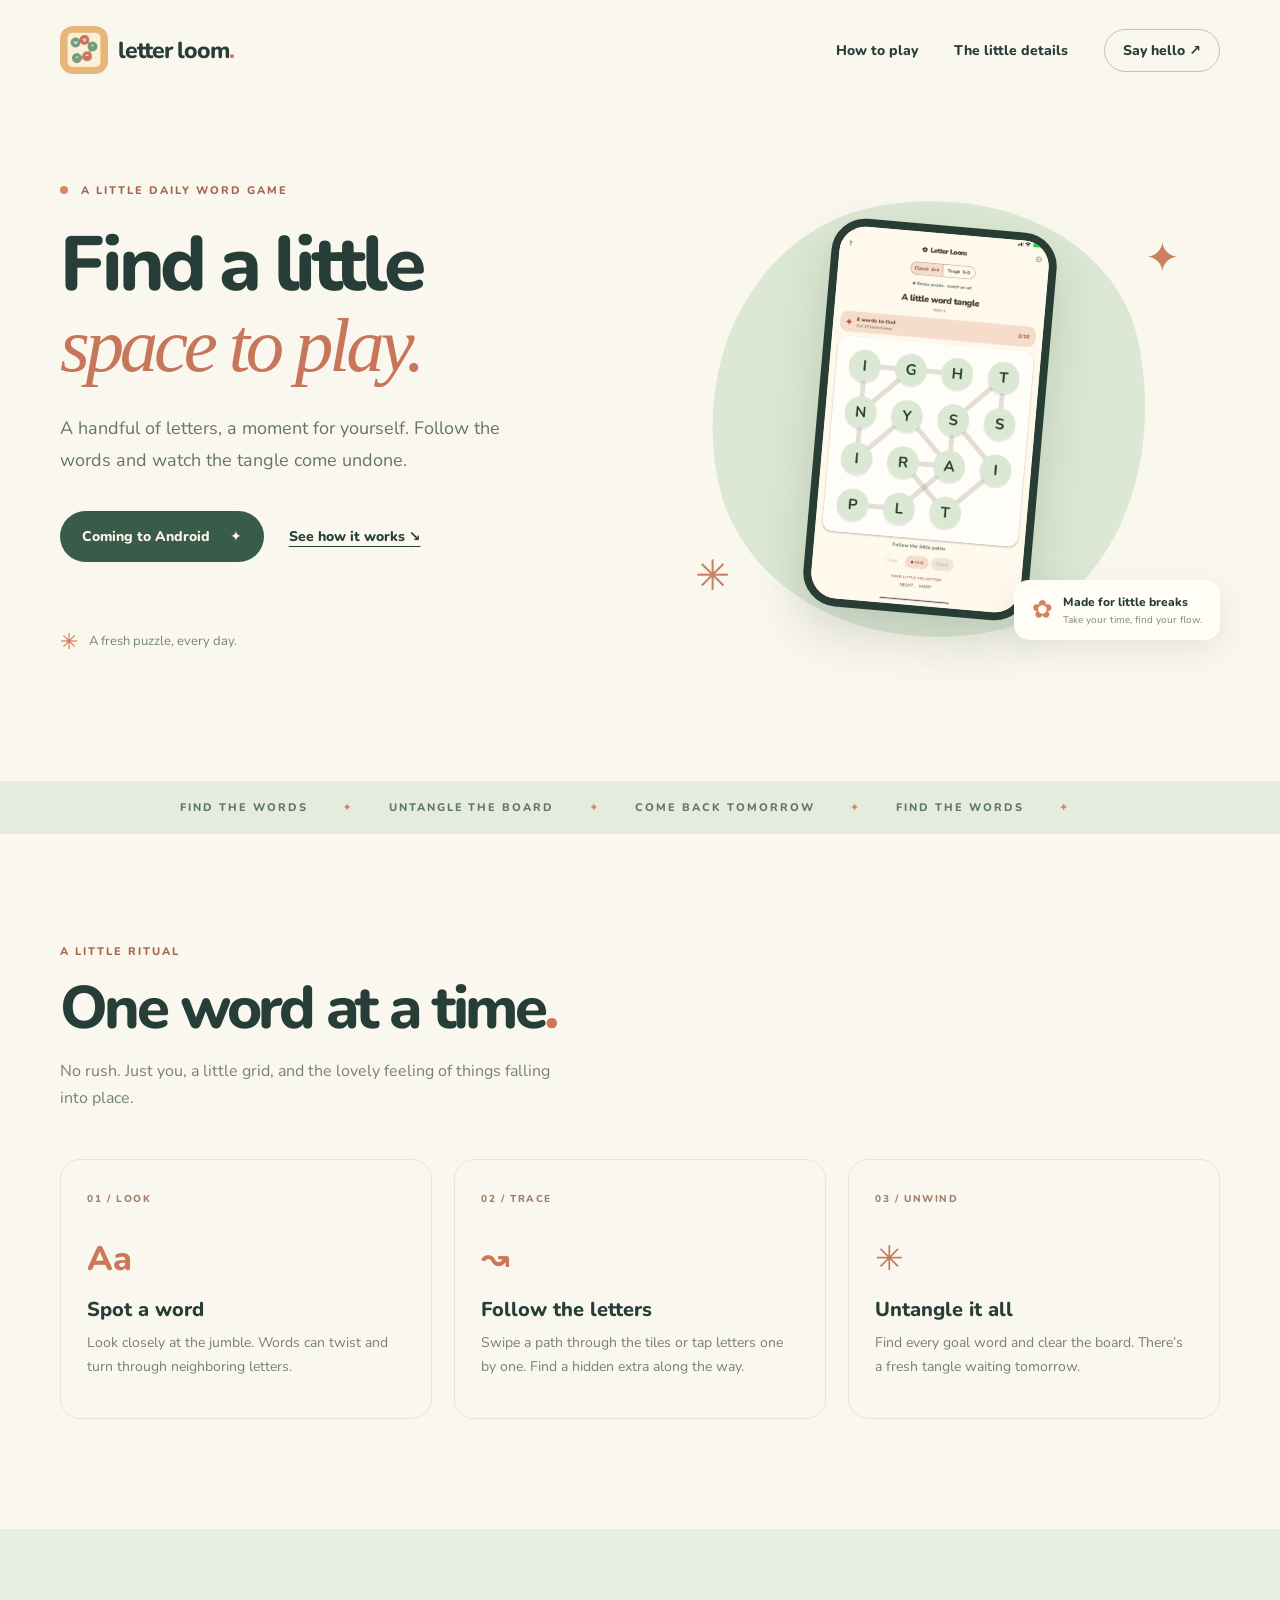
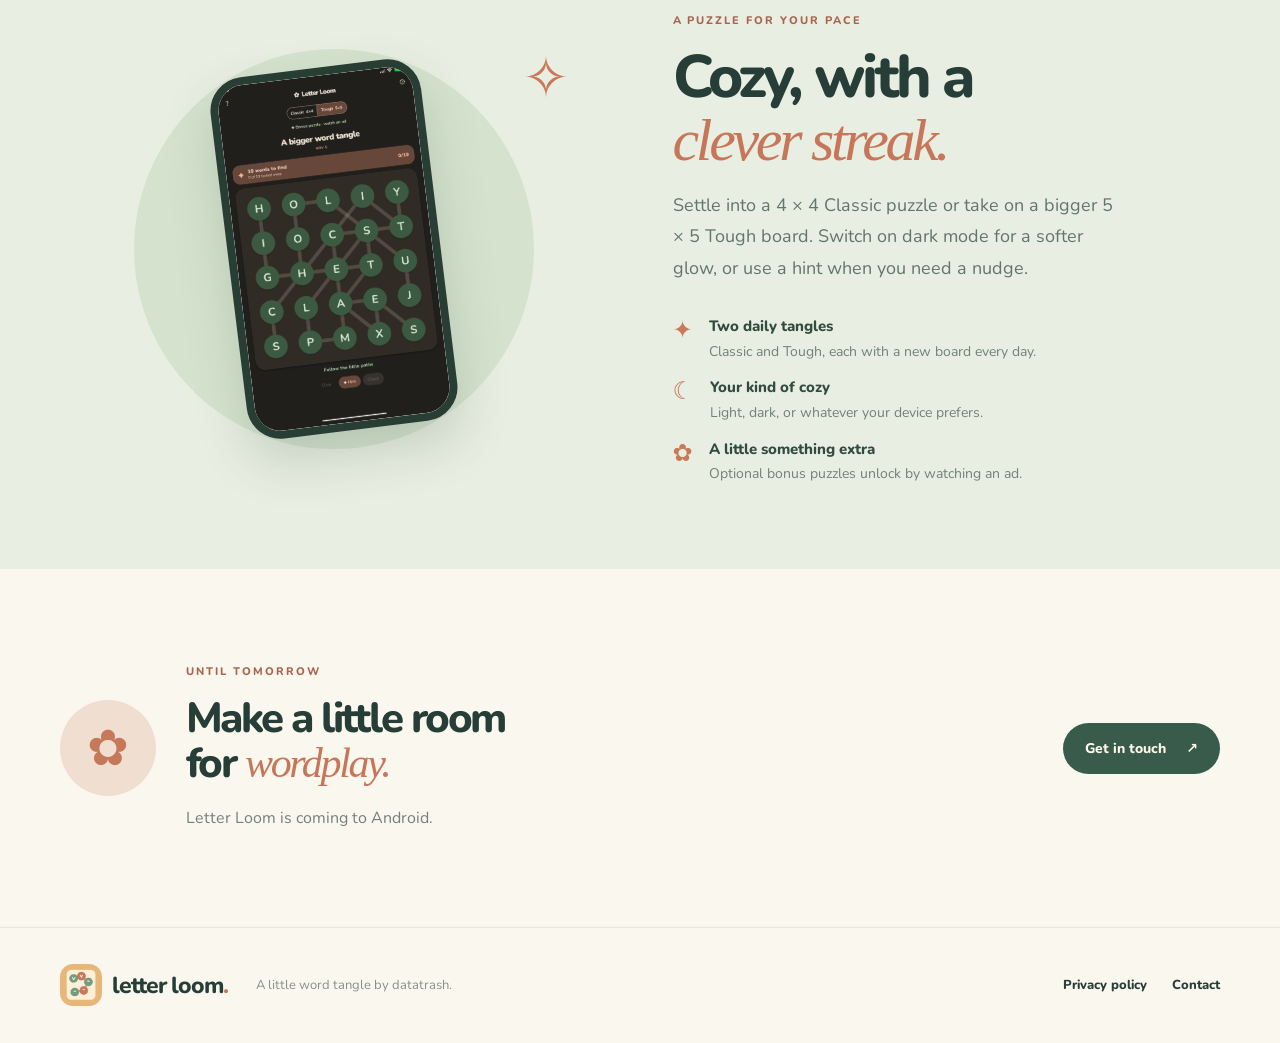
==== index.html @ f588e354 "Add Letter Loom minisite" ====
<!doctype html>
<html lang="en"><head><meta charset="utf-8"><meta name="viewport" content="width=device-width,initial-scale=1"><meta name="description" content="Letter Loom is a cozy daily word puzzle for Android. Find words, untangle the board, and make a little space for play."><meta name="theme-color" content="#f9f5e9"><link rel="canonical" href="https://letterloom.datatra.sh/"><link rel="icon" href="/assets/icon.png"><link rel="stylesheet" href="/style.css"><title>Letter Loom — a little word tangle</title></head>
<body><header class="wrap header"><a class="brand" href="/" aria-label="Letter Loom home"><img src="/assets/icon.png" alt="" width="48" height="48"><span>letter loom<span class="brand-dot">.</span></span></a><nav aria-label="Main navigation"><a href="#how">How to play</a><a href="#features">The little details</a><a class="nav-contact" href="mailto:support@datatra.sh">Say hello <span aria-hidden="true">↗</span></a></nav></header>
<main><section class="hero wrap"><div class="hero-copy"><div class="eyebrow"><span class="dot"></span> A LITTLE DAILY WORD GAME</div><h1>Find a little<br><em>space to play.</em></h1><p>A handful of letters, a moment for yourself. Follow the words and watch the tangle come undone.</p><div class="hero-actions"><span class="pill">Coming to Android <span aria-hidden="true">✦</span></span><a class="text-link" href="#how">See how it works <span aria-hidden="true">↘</span></a></div><div class="hero-note"><span>✳</span> A fresh puzzle, every day.</div></div><div class="hero-art"><div class="art-blob"></div><div class="orbit orbit-one">✦</div><div class="orbit orbit-two">✳</div><div class="phone"><img src="/assets/classic.png" alt="Letter Loom's Classic word puzzle on an Android screen" width="1080" height="1920"></div><div class="art-label"><span class="label-icon">✿</span><div><strong>Made for little breaks</strong><small>Take your time, find your flow.</small></div></div></div></section>
<section class="ribbon" aria-label="Game highlights"><div>FIND THE WORDS <span>✦</span> UNTANGLE THE BOARD <span>✦</span> COME BACK TOMORROW <span>✦</span> FIND THE WORDS <span>✦</span></div></section>
<section class="how wrap" id="how"><div class="section-intro"><div class="eyebrow">A LITTLE RITUAL</div><h2>One word at a time<span class="accent">.</span></h2><p>No rush. Just you, a little grid, and the lovely feeling of things falling into place.</p></div><div class="steps"><article><span class="step-num">01 / LOOK</span><div class="step-icon">Aa</div><h3>Spot a word</h3><p>Look closely at the jumble. Words can twist and turn through neighboring letters.</p></article><article><span class="step-num">02 / TRACE</span><div class="step-icon">↝</div><h3>Follow the letters</h3><p>Swipe a path through the tiles or tap letters one by one. Find a hidden extra along the way.</p></article><article><span class="step-num">03 / UNWIND</span><div class="step-icon">✳</div><h3>Untangle it all</h3><p>Find every goal word and clear the board. There’s a fresh tangle waiting tomorrow.</p></article></div></section>
<section class="modes" id="features"><div class="wrap modes-inner"><div class="mode-art"><div class="mode-ring"></div><div class="phone phone-dark"><img src="/assets/tough.png" alt="Letter Loom's Tough puzzle in dark mode" width="1080" height="1920" loading="lazy"></div><span class="mode-spark">✧</span></div><div class="mode-copy"><div class="eyebrow">A PUZZLE FOR YOUR PACE</div><h2>Cozy, with a<br><em>clever streak.</em></h2><p>Settle into a 4 × 4 Classic puzzle or take on a bigger 5 × 5 Tough board. Switch on dark mode for a softer glow, or use a hint when you need a nudge.</p><div class="feature-list"><div><span>✦</span><p><strong>Two daily tangles</strong><br>Classic and Tough, each with a new board every day.</p></div><div><span>☾</span><p><strong>Your kind of cozy</strong><br>Light, dark, or whatever your device prefers.</p></div><div><span>✿</span><p><strong>A little something extra</strong><br>Optional bonus puzzles unlock by watching an ad.</p></div></div></div></div></section>
<section class="last wrap"><div class="last-icon">✿</div><div><div class="eyebrow">UNTIL TOMORROW</div><h2>Make a little room<br>for <em>wordplay.</em></h2><p>Letter Loom is coming to Android.</p></div><a class="contact-button" href="mailto:support@datatra.sh">Get in touch <span aria-hidden="true">↗</span></a></section></main>
<footer><div class="wrap footer"><a class="brand" href="/"><img src="/assets/icon.png" alt="" width="42" height="42"><span>letter loom<span class="brand-dot">.</span></span></a><p>A little word tangle by datatrash.</p><div><a href="/privacy/">Privacy policy</a><a href="mailto:support@datatra.sh">Contact</a></div></div></footer></body></html>
---- style.css ----
@font-face{font-family:Nunito;src:url('/assets/nunito-regular.ttf')}@font-face{font-family:Nunito;src:url('/assets/nunito-extrabold.ttf');font-weight:800}*{box-sizing:border-box}html{scroll-behavior:smooth}body{margin:0;background:#faf7ee;color:#263e37;font-family:Nunito,system-ui,sans-serif}a{color:inherit}a:focus-visible{outline:3px solid #c46d50;outline-offset:5px}.wrap{width:min(1160px,calc(100% - 64px));margin:auto}.header{height:100px;display:flex;align-items:center;justify-content:space-between}.brand{display:flex;align-items:center;gap:10px;text-decoration:none;font-weight:800;font-size:23px;letter-spacing:-1px}.brand img{border-radius:13px}.brand-dot,.accent{color:#cf7657}nav{display:flex;align-items:center;gap:36px;font-size:14px;font-weight:800}nav a{text-decoration:none}.nav-contact{border:1px solid #b8c8b6;border-radius:30px;padding:11px 18px}.hero{display:grid;grid-template-columns:1fr 1fr;align-items:center;min-height:630px;padding:35px 0 76px}.eyebrow{font-size:11px;font-weight:800;letter-spacing:.18em;color:#a8654e}.dot{display:inline-block;width:8px;height:8px;background:#d88765;border-radius:50%;margin-right:8px}h1,h2,h3,p{margin-top:0}h1,h2{font-weight:800;letter-spacing:-.06em;line-height:1.05}h1{font-size:clamp(54px,6vw,86px);margin:27px 0}h1 em,h2 em{font-family:Georgia,serif;font-weight:400;color:#c77659;letter-spacing:-.055em}.hero-copy>p,.mode-copy>p{font-size:18px;line-height:1.75;color:#64756b;max-width:445px}.hero-actions{display:flex;align-items:center;gap:25px;margin-top:35px}.pill,.contact-button{display:inline-flex;align-items:center;gap:20px;background:#385b4b;color:#fff7e8;border-radius:40px;padding:16px 22px;font-size:14px;font-weight:800;text-decoration:none}.text-link{font-size:14px;font-weight:800;text-underline-offset:5px}.hero-note{margin-top:65px;font-size:13px;color:#738376}.hero-note span{color:#cf7657;font-size:22px;vertical-align:middle;margin-right:8px}.hero-art{height:570px;position:relative;display:grid;place-items:center}.art-blob{position:absolute;width:440px;height:440px;background:#dce8d4;border-radius:47% 53% 45% 55% / 54% 42% 58% 46%;transform:rotate(-12deg)}.phone{position:relative;width:226px;border:8px solid #283e35;border-radius:34px;overflow:hidden;box-shadow:0 22px 50px #40594a35;transform:rotate(5deg);background:#fff}.phone img{display:block;width:100%;height:auto}.orbit{position:absolute;color:#cd805f;font-size:42px}.orbit-one{top:95px;right:40px}.orbit-two{left:55px;bottom:100px}.art-label{position:absolute;right:0;bottom:65px;display:flex;align-items:center;gap:10px;background:#fffdf5;border-radius:15px;padding:13px 18px;box-shadow:0 10px 30px #40594a1c;font-size:12px}.art-label small{display:block;color:#7b887d;margin-top:3px}.label-icon{font-size:25px;color:#d38361}.ribbon{background:#e5ecdd;overflow:hidden;padding:19px 0;text-align:center;white-space:nowrap;font-size:11px;letter-spacing:.18em;font-weight:800;color:#5f7768}.ribbon span{padding:0 30px;color:#ce8463}.how{padding:110px 0}.section-intro{max-width:510px}.section-intro h2,.mode-copy h2,.last h2{font-size:clamp(39px,5vw,60px);margin:18px 0}.section-intro>p,.steps p,.feature-list p,.last p{color:#748177;line-height:1.7}.steps{display:grid;grid-template-columns:repeat(3,1fr);gap:22px;margin-top:47px}.steps article{border:1px solid #e4e7d8;border-radius:20px;padding:26px;min-height:260px}.step-num{color:#a37e68;font-size:10px;letter-spacing:.16em;font-weight:800}.step-icon{font-size:34px;color:#cb7758;margin:28px 0 14px;font-weight:800}.steps h3{font-size:20px;margin-bottom:8px}.steps p{font-size:14px;margin-bottom:0}.modes{background:#e8eee1;overflow:hidden}.modes-inner{display:grid;grid-template-columns:1fr 1fr;align-items:center;min-height:640px;gap:65px}.mode-art{height:590px;display:grid;place-items:center;position:relative}.mode-ring{position:absolute;width:400px;height:400px;background:#d5e3ce;border-radius:50%}.phone-dark{width:212px;transform:rotate(-7deg)}.mode-spark{position:absolute;right:38px;top:86px;font-size:56px;color:#ca7859}.feature-list{margin-top:30px;display:grid;gap:12px}.feature-list>div{display:flex;gap:16px}.feature-list span{color:#c8795a;font-size:24px}.feature-list p{font-size:14px;margin:0}.feature-list strong{color:#314b3e;font-size:15px}.last{padding:95px 0;display:flex;align-items:center;gap:30px}.last-icon{width:96px;height:96px;display:grid;place-items:center;border-radius:50%;background:#f0ded0;color:#c6785a;font-size:50px}.last h2{font-size:42px}.last p{margin:0}.contact-button{margin-left:auto}footer{border-top:1px solid #e8e7da}.footer{min-height:115px;display:flex;align-items:center;gap:28px}.footer p{font-size:13px;color:#869187;margin:0}.footer>div{margin-left:auto;display:flex;gap:25px;font-size:13px;font-weight:800}.footer a{text-decoration:none}.policy{max-width:780px;margin:65px auto 100px}.policy h1{font-size:clamp(48px,6vw,70px)}.policy h2{font-size:25px;letter-spacing:-.03em;margin:42px 0 12px}.policy p,.policy li{font-size:16px;line-height:1.8;color:#52695e}.policy a{color:#9c583f}.policy .updated{font-size:13px;color:#78877c}.policy ul{padding-left:22px}@media(max-width:760px){.wrap{width:min(100% - 36px,1160px)}.header{height:78px}.header nav{gap:15px}.header nav a:first-child,.header nav a:nth-child(2){display:none}.hero{grid-template-columns:1fr;padding-top:45px;padding-bottom:30px}.hero h1{font-size:57px}.hero-art{height:460px}.art-blob{width:320px;height:320px}.phone{width:175px;border-width:6px;border-radius:26px}.art-label{right:0;bottom:30px}.orbit-one{right:10px}.orbit-two{left:15px}.hero-note{margin-top:35px}.how{padding:75px 0}.steps{grid-template-columns:1fr}.steps article{min-height:0}.step-icon{margin:20px 0 10px}.modes-inner{grid-template-columns:1fr;gap:0;padding-bottom:65px}.mode-art{height:410px}.mode-ring{width:290px;height:290px}.phone-dark{width:165px}.mode-spark{right:20px;top:40px}.last{padding:70px 0;flex-wrap:wrap}.last-icon{width:68px;height:68px;font-size:36px}.last h2{font-size:37px}.contact-button{margin-left:0}.footer{align-items:flex-start;flex-direction:column;gap:12px;padding:30px 0}.footer>div{margin:5px 0 0}.policy{margin:40px auto 70px}}
@media(prefers-reduced-motion:reduce){html{scroll-behavior:auto}}
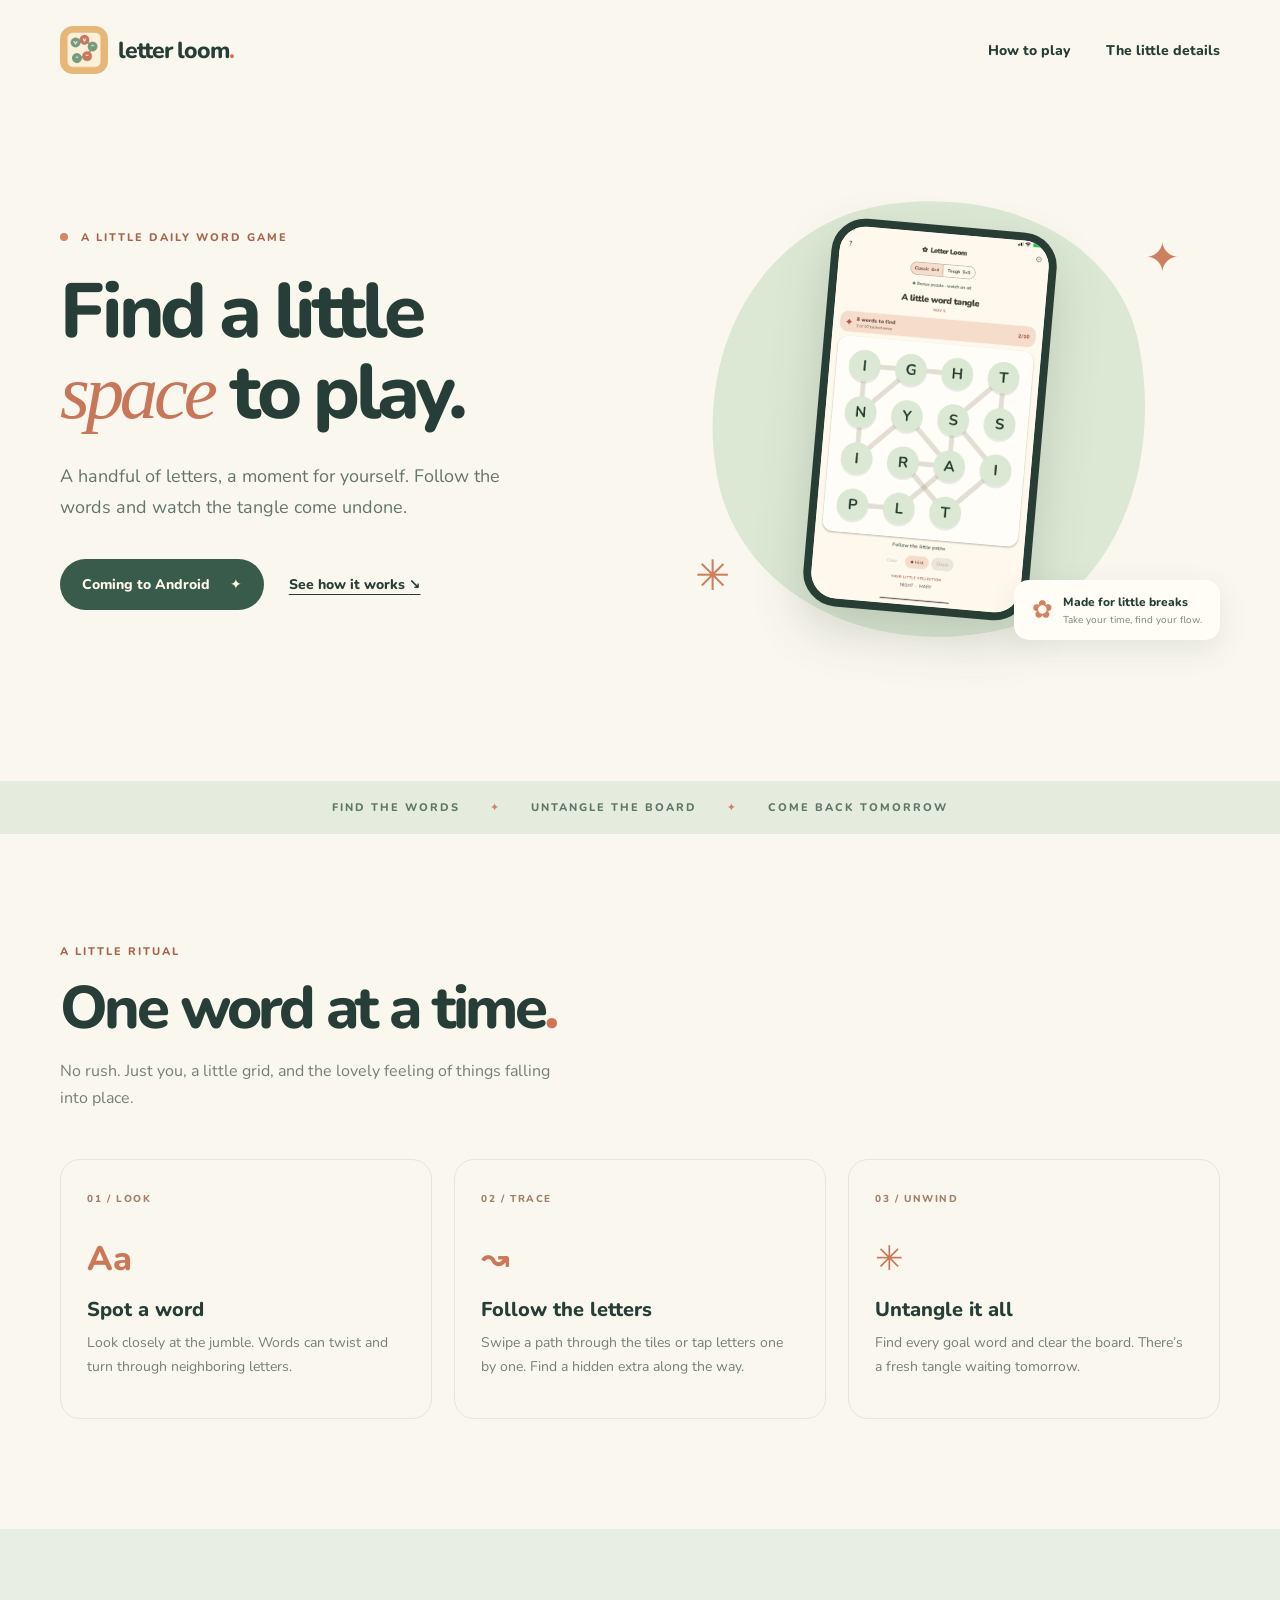
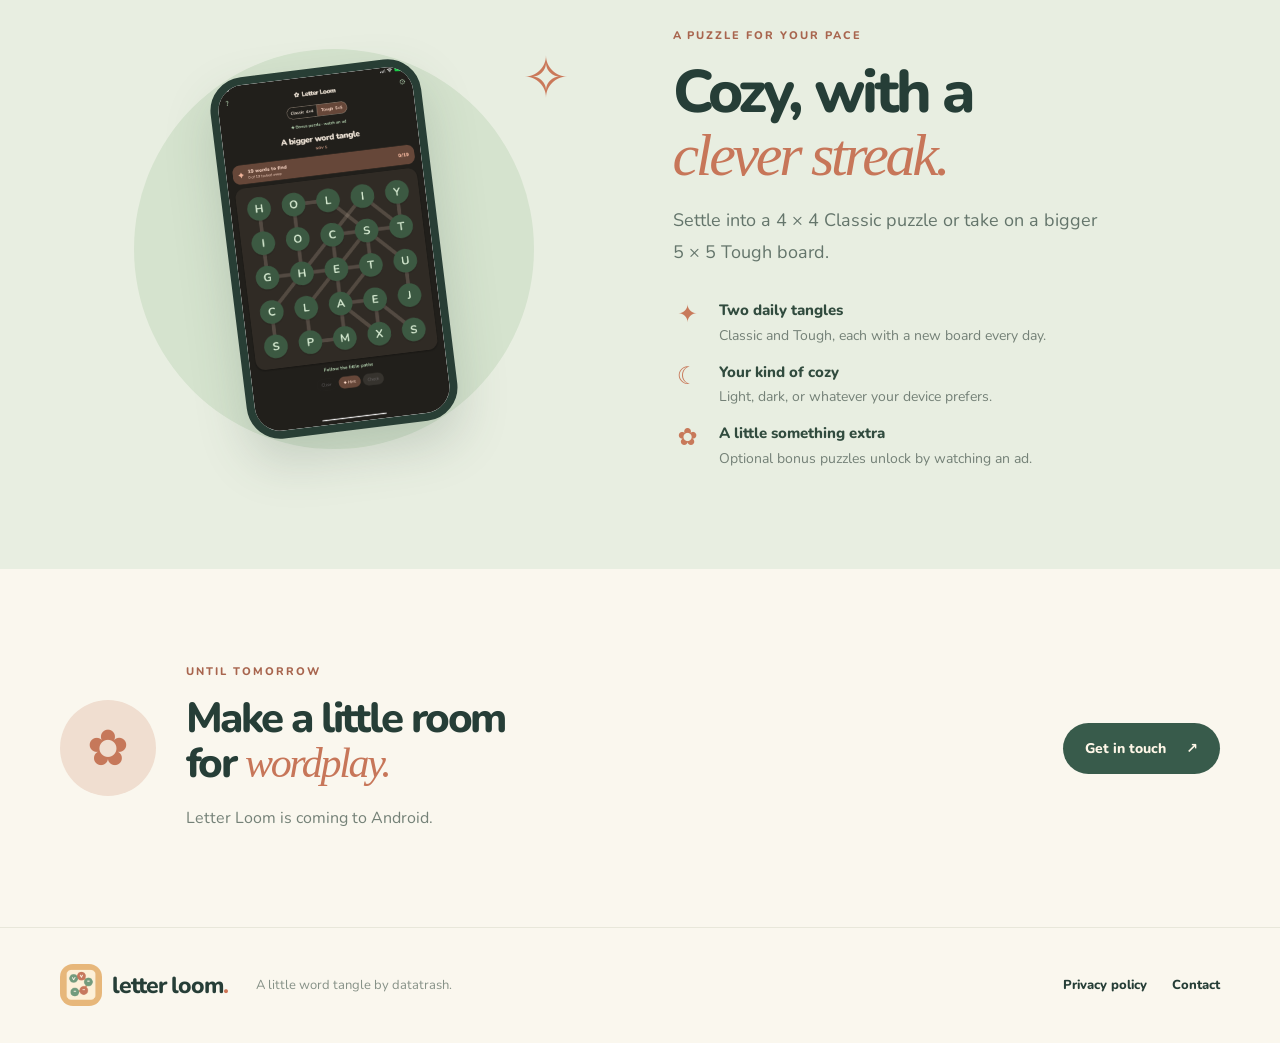
==== commit 5b25b970: "Refine minisite layout and copy" ====
--- a/index.html
+++ b/index.html
@@ -1,9 +1,9 @@
 <!doctype html>
 <html lang="en"><head><meta charset="utf-8"><meta name="viewport" content="width=device-width,initial-scale=1"><meta name="description" content="Letter Loom is a cozy daily word puzzle for Android. Find words, untangle the board, and make a little space for play."><meta name="theme-color" content="#f9f5e9"><link rel="canonical" href="https://letterloom.datatra.sh/"><link rel="icon" href="/assets/icon.png"><link rel="stylesheet" href="/style.css"><title>Letter Loom — a little word tangle</title></head>
-<body><header class="wrap header"><a class="brand" href="/" aria-label="Letter Loom home"><img src="/assets/icon.png" alt="" width="48" height="48"><span>letter loom<span class="brand-dot">.</span></span></a><nav aria-label="Main navigation"><a href="#how">How to play</a><a href="#features">The little details</a><a class="nav-contact" href="mailto:support@datatra.sh">Say hello <span aria-hidden="true">↗</span></a></nav></header>
-<main><section class="hero wrap"><div class="hero-copy"><div class="eyebrow"><span class="dot"></span> A LITTLE DAILY WORD GAME</div><h1>Find a little<br><em>space to play.</em></h1><p>A handful of letters, a moment for yourself. Follow the words and watch the tangle come undone.</p><div class="hero-actions"><span class="pill">Coming to Android <span aria-hidden="true">✦</span></span><a class="text-link" href="#how">See how it works <span aria-hidden="true">↘</span></a></div><div class="hero-note"><span>✳</span> A fresh puzzle, every day.</div></div><div class="hero-art"><div class="art-blob"></div><div class="orbit orbit-one">✦</div><div class="orbit orbit-two">✳</div><div class="phone"><img src="/assets/classic.png" alt="Letter Loom's Classic word puzzle on an Android screen" width="1080" height="1920"></div><div class="art-label"><span class="label-icon">✿</span><div><strong>Made for little breaks</strong><small>Take your time, find your flow.</small></div></div></div></section>
-<section class="ribbon" aria-label="Game highlights"><div>FIND THE WORDS <span>✦</span> UNTANGLE THE BOARD <span>✦</span> COME BACK TOMORROW <span>✦</span> FIND THE WORDS <span>✦</span></div></section>
+<body><header class="wrap header"><a class="brand" href="/" aria-label="Letter Loom home"><img src="/assets/icon.png" alt="" width="48" height="48"><span>letter loom<span class="brand-dot">.</span></span></a><nav aria-label="Main navigation"><a href="#how">How to play</a><a href="#features">The little details</a></nav></header>
+<main><section class="hero wrap"><div class="hero-copy"><div class="eyebrow"><span class="dot"></span> A LITTLE DAILY WORD GAME</div><h1>Find a little<br><em>space</em> to play.</h1><p>A handful of letters, a moment for yourself. Follow the words and watch the tangle come undone.</p><div class="hero-actions"><span class="pill">Coming to Android <span aria-hidden="true">✦</span></span><a class="text-link" href="#how">See how it works <span aria-hidden="true">↘</span></a></div></div><div class="hero-art"><div class="art-blob"></div><div class="orbit orbit-one">✦</div><div class="orbit orbit-two">✳</div><div class="phone"><img src="/assets/classic.png" alt="Letter Loom's Classic word puzzle on an Android screen" width="1080" height="1920"></div><div class="art-label"><span class="label-icon">✿</span><div><strong>Made for little breaks</strong><small>Take your time, find your flow.</small></div></div></div></section>
+<section class="ribbon" aria-label="Game highlights"><div><span class="ribbon-item">FIND THE WORDS</span><span class="ribbon-separator" aria-hidden="true">✦</span><span class="ribbon-item">UNTANGLE THE BOARD</span><span class="ribbon-separator" aria-hidden="true">✦</span><span class="ribbon-item">COME BACK TOMORROW</span></div></section>
 <section class="how wrap" id="how"><div class="section-intro"><div class="eyebrow">A LITTLE RITUAL</div><h2>One word at a time<span class="accent">.</span></h2><p>No rush. Just you, a little grid, and the lovely feeling of things falling into place.</p></div><div class="steps"><article><span class="step-num">01 / LOOK</span><div class="step-icon">Aa</div><h3>Spot a word</h3><p>Look closely at the jumble. Words can twist and turn through neighboring letters.</p></article><article><span class="step-num">02 / TRACE</span><div class="step-icon">↝</div><h3>Follow the letters</h3><p>Swipe a path through the tiles or tap letters one by one. Find a hidden extra along the way.</p></article><article><span class="step-num">03 / UNWIND</span><div class="step-icon">✳</div><h3>Untangle it all</h3><p>Find every goal word and clear the board. There’s a fresh tangle waiting tomorrow.</p></article></div></section>
-<section class="modes" id="features"><div class="wrap modes-inner"><div class="mode-art"><div class="mode-ring"></div><div class="phone phone-dark"><img src="/assets/tough.png" alt="Letter Loom's Tough puzzle in dark mode" width="1080" height="1920" loading="lazy"></div><span class="mode-spark">✧</span></div><div class="mode-copy"><div class="eyebrow">A PUZZLE FOR YOUR PACE</div><h2>Cozy, with a<br><em>clever streak.</em></h2><p>Settle into a 4 × 4 Classic puzzle or take on a bigger 5 × 5 Tough board. Switch on dark mode for a softer glow, or use a hint when you need a nudge.</p><div class="feature-list"><div><span>✦</span><p><strong>Two daily tangles</strong><br>Classic and Tough, each with a new board every day.</p></div><div><span>☾</span><p><strong>Your kind of cozy</strong><br>Light, dark, or whatever your device prefers.</p></div><div><span>✿</span><p><strong>A little something extra</strong><br>Optional bonus puzzles unlock by watching an ad.</p></div></div></div></div></section>
+<section class="modes" id="features"><div class="wrap modes-inner"><div class="mode-art"><div class="mode-ring"></div><div class="phone phone-dark"><img src="/assets/tough.png" alt="Letter Loom's Tough puzzle in dark mode" width="1080" height="1920" loading="lazy"></div><span class="mode-spark">✧</span></div><div class="mode-copy"><div class="eyebrow">A PUZZLE FOR YOUR PACE</div><h2>Cozy, with a<br><em>clever streak.</em></h2><p>Settle into a <span class="board-size">4 × 4</span> Classic puzzle or take on a bigger <span class="board-size">5 × 5</span> Tough board.</p><div class="feature-list"><div><span>✦</span><p><strong>Two daily tangles</strong><br>Classic and Tough, each with a new board every day.</p></div><div><span>☾</span><p><strong>Your kind of cozy</strong><br>Light, dark, or whatever your device prefers.</p></div><div><span>✿</span><p><strong>A little something extra</strong><br>Optional bonus puzzles unlock by watching an ad.</p></div></div></div></div></section>
 <section class="last wrap"><div class="last-icon">✿</div><div><div class="eyebrow">UNTIL TOMORROW</div><h2>Make a little room<br>for <em>wordplay.</em></h2><p>Letter Loom is coming to Android.</p></div><a class="contact-button" href="mailto:support@datatra.sh">Get in touch <span aria-hidden="true">↗</span></a></section></main>
 <footer><div class="wrap footer"><a class="brand" href="/"><img src="/assets/icon.png" alt="" width="42" height="42"><span>letter loom<span class="brand-dot">.</span></span></a><p>A little word tangle by datatrash.</p><div><a href="/privacy/">Privacy policy</a><a href="mailto:support@datatra.sh">Contact</a></div></div></footer></body></html>
--- a/style.css
+++ b/style.css
@@ -1,2 +1,2 @@
-@font-face{font-family:Nunito;src:url('/assets/nunito-regular.ttf')}@font-face{font-family:Nunito;src:url('/assets/nunito-extrabold.ttf');font-weight:800}*{box-sizing:border-box}html{scroll-behavior:smooth}body{margin:0;background:#faf7ee;color:#263e37;font-family:Nunito,system-ui,sans-serif}a{color:inherit}a:focus-visible{outline:3px solid #c46d50;outline-offset:5px}.wrap{width:min(1160px,calc(100% - 64px));margin:auto}.header{height:100px;display:flex;align-items:center;justify-content:space-between}.brand{display:flex;align-items:center;gap:10px;text-decoration:none;font-weight:800;font-size:23px;letter-spacing:-1px}.brand img{border-radius:13px}.brand-dot,.accent{color:#cf7657}nav{display:flex;align-items:center;gap:36px;font-size:14px;font-weight:800}nav a{text-decoration:none}.nav-contact{border:1px solid #b8c8b6;border-radius:30px;padding:11px 18px}.hero{display:grid;grid-template-columns:1fr 1fr;align-items:center;min-height:630px;padding:35px 0 76px}.eyebrow{font-size:11px;font-weight:800;letter-spacing:.18em;color:#a8654e}.dot{display:inline-block;width:8px;height:8px;background:#d88765;border-radius:50%;margin-right:8px}h1,h2,h3,p{margin-top:0}h1,h2{font-weight:800;letter-spacing:-.06em;line-height:1.05}h1{font-size:clamp(54px,6vw,86px);margin:27px 0}h1 em,h2 em{font-family:Georgia,serif;font-weight:400;color:#c77659;letter-spacing:-.055em}.hero-copy>p,.mode-copy>p{font-size:18px;line-height:1.75;color:#64756b;max-width:445px}.hero-actions{display:flex;align-items:center;gap:25px;margin-top:35px}.pill,.contact-button{display:inline-flex;align-items:center;gap:20px;background:#385b4b;color:#fff7e8;border-radius:40px;padding:16px 22px;font-size:14px;font-weight:800;text-decoration:none}.text-link{font-size:14px;font-weight:800;text-underline-offset:5px}.hero-note{margin-top:65px;font-size:13px;color:#738376}.hero-note span{color:#cf7657;font-size:22px;vertical-align:middle;margin-right:8px}.hero-art{height:570px;position:relative;display:grid;place-items:center}.art-blob{position:absolute;width:440px;height:440px;background:#dce8d4;border-radius:47% 53% 45% 55% / 54% 42% 58% 46%;transform:rotate(-12deg)}.phone{position:relative;width:226px;border:8px solid #283e35;border-radius:34px;overflow:hidden;box-shadow:0 22px 50px #40594a35;transform:rotate(5deg);background:#fff}.phone img{display:block;width:100%;height:auto}.orbit{position:absolute;color:#cd805f;font-size:42px}.orbit-one{top:95px;right:40px}.orbit-two{left:55px;bottom:100px}.art-label{position:absolute;right:0;bottom:65px;display:flex;align-items:center;gap:10px;background:#fffdf5;border-radius:15px;padding:13px 18px;box-shadow:0 10px 30px #40594a1c;font-size:12px}.art-label small{display:block;color:#7b887d;margin-top:3px}.label-icon{font-size:25px;color:#d38361}.ribbon{background:#e5ecdd;overflow:hidden;padding:19px 0;text-align:center;white-space:nowrap;font-size:11px;letter-spacing:.18em;font-weight:800;color:#5f7768}.ribbon span{padding:0 30px;color:#ce8463}.how{padding:110px 0}.section-intro{max-width:510px}.section-intro h2,.mode-copy h2,.last h2{font-size:clamp(39px,5vw,60px);margin:18px 0}.section-intro>p,.steps p,.feature-list p,.last p{color:#748177;line-height:1.7}.steps{display:grid;grid-template-columns:repeat(3,1fr);gap:22px;margin-top:47px}.steps article{border:1px solid #e4e7d8;border-radius:20px;padding:26px;min-height:260px}.step-num{color:#a37e68;font-size:10px;letter-spacing:.16em;font-weight:800}.step-icon{font-size:34px;color:#cb7758;margin:28px 0 14px;font-weight:800}.steps h3{font-size:20px;margin-bottom:8px}.steps p{font-size:14px;margin-bottom:0}.modes{background:#e8eee1;overflow:hidden}.modes-inner{display:grid;grid-template-columns:1fr 1fr;align-items:center;min-height:640px;gap:65px}.mode-art{height:590px;display:grid;place-items:center;position:relative}.mode-ring{position:absolute;width:400px;height:400px;background:#d5e3ce;border-radius:50%}.phone-dark{width:212px;transform:rotate(-7deg)}.mode-spark{position:absolute;right:38px;top:86px;font-size:56px;color:#ca7859}.feature-list{margin-top:30px;display:grid;gap:12px}.feature-list>div{display:flex;gap:16px}.feature-list span{color:#c8795a;font-size:24px}.feature-list p{font-size:14px;margin:0}.feature-list strong{color:#314b3e;font-size:15px}.last{padding:95px 0;display:flex;align-items:center;gap:30px}.last-icon{width:96px;height:96px;display:grid;place-items:center;border-radius:50%;background:#f0ded0;color:#c6785a;font-size:50px}.last h2{font-size:42px}.last p{margin:0}.contact-button{margin-left:auto}footer{border-top:1px solid #e8e7da}.footer{min-height:115px;display:flex;align-items:center;gap:28px}.footer p{font-size:13px;color:#869187;margin:0}.footer>div{margin-left:auto;display:flex;gap:25px;font-size:13px;font-weight:800}.footer a{text-decoration:none}.policy{max-width:780px;margin:65px auto 100px}.policy h1{font-size:clamp(48px,6vw,70px)}.policy h2{font-size:25px;letter-spacing:-.03em;margin:42px 0 12px}.policy p,.policy li{font-size:16px;line-height:1.8;color:#52695e}.policy a{color:#9c583f}.policy .updated{font-size:13px;color:#78877c}.policy ul{padding-left:22px}@media(max-width:760px){.wrap{width:min(100% - 36px,1160px)}.header{height:78px}.header nav{gap:15px}.header nav a:first-child,.header nav a:nth-child(2){display:none}.hero{grid-template-columns:1fr;padding-top:45px;padding-bottom:30px}.hero h1{font-size:57px}.hero-art{height:460px}.art-blob{width:320px;height:320px}.phone{width:175px;border-width:6px;border-radius:26px}.art-label{right:0;bottom:30px}.orbit-one{right:10px}.orbit-two{left:15px}.hero-note{margin-top:35px}.how{padding:75px 0}.steps{grid-template-columns:1fr}.steps article{min-height:0}.step-icon{margin:20px 0 10px}.modes-inner{grid-template-columns:1fr;gap:0;padding-bottom:65px}.mode-art{height:410px}.mode-ring{width:290px;height:290px}.phone-dark{width:165px}.mode-spark{right:20px;top:40px}.last{padding:70px 0;flex-wrap:wrap}.last-icon{width:68px;height:68px;font-size:36px}.last h2{font-size:37px}.contact-button{margin-left:0}.footer{align-items:flex-start;flex-direction:column;gap:12px;padding:30px 0}.footer>div{margin:5px 0 0}.policy{margin:40px auto 70px}}
+@font-face{font-family:Nunito;src:url('/assets/nunito-regular.ttf')}@font-face{font-family:Nunito;src:url('/assets/nunito-extrabold.ttf');font-weight:800}*{box-sizing:border-box}html{scroll-behavior:smooth}body{margin:0;background:#faf7ee;color:#263e37;font-family:Nunito,system-ui,sans-serif}a{color:inherit}a:focus-visible{outline:3px solid #c46d50;outline-offset:5px}.wrap{width:min(1160px,calc(100% - 64px));margin:auto}.header{height:100px;display:flex;align-items:center;justify-content:space-between}.brand{display:flex;align-items:center;gap:10px;text-decoration:none;font-weight:800;font-size:23px;letter-spacing:-1px}.brand img{border-radius:13px}.brand-dot,.accent{color:#cf7657}nav{display:flex;align-items:center;gap:36px;font-size:14px;font-weight:800}nav a{text-decoration:none}.nav-contact{border:1px solid #b8c8b6;border-radius:30px;padding:11px 18px}.hero{display:grid;grid-template-columns:1fr 1fr;align-items:center;min-height:630px;padding:35px 0 76px}.eyebrow{font-size:11px;font-weight:800;letter-spacing:.18em;color:#a8654e}.dot{display:inline-block;width:8px;height:8px;background:#d88765;border-radius:50%;margin-right:8px}h1,h2,h3,p{margin-top:0}h1,h2{font-weight:800;letter-spacing:-.06em;line-height:1.05}h1{font-size:clamp(54px,6vw,86px);margin:27px 0}h1 em,h2 em{font-family:Georgia,serif;font-weight:400;color:#c77659;letter-spacing:-.055em}.hero-copy>p,.mode-copy>p{font-size:18px;line-height:1.75;color:#64756b;max-width:445px}.hero-actions{display:flex;align-items:center;gap:25px;margin-top:35px}.pill,.contact-button{display:inline-flex;align-items:center;gap:20px;background:#385b4b;color:#fff7e8;border-radius:40px;padding:16px 22px;font-size:14px;font-weight:800;text-decoration:none}.text-link{font-size:14px;font-weight:800;text-underline-offset:5px}.hero-art{height:570px;position:relative;display:grid;place-items:center}.art-blob{position:absolute;width:440px;height:440px;background:#dce8d4;border-radius:47% 53% 45% 55% / 54% 42% 58% 46%;transform:rotate(-12deg)}.phone{position:relative;width:226px;border:8px solid #283e35;border-radius:34px;overflow:hidden;box-shadow:0 22px 50px #40594a35;transform:rotate(5deg);background:#fff}.phone img{display:block;width:100%;height:auto}.orbit{position:absolute;color:#cd805f;font-size:42px}.orbit-one{top:95px;right:40px}.orbit-two{left:55px;bottom:100px}.art-label{position:absolute;right:0;bottom:65px;display:flex;align-items:center;gap:10px;background:#fffdf5;border-radius:15px;padding:13px 18px;box-shadow:0 10px 30px #40594a1c;font-size:12px}.art-label small{display:block;color:#7b887d;margin-top:3px}.label-icon{font-size:25px;color:#d38361}.ribbon{background:#e5ecdd;padding:19px 18px;text-align:center;font-size:11px;letter-spacing:.18em;font-weight:800;color:#5f7768}.ribbon>div{display:flex;align-items:center;justify-content:center;flex-wrap:wrap;gap:12px 30px}.ribbon-item{white-space:nowrap}.ribbon-separator{color:#ce8463}.board-size{white-space:nowrap}.how{padding:110px 0}.section-intro{max-width:510px}.section-intro h2,.mode-copy h2,.last h2{font-size:clamp(39px,5vw,60px);margin:18px 0}.section-intro>p,.steps p,.feature-list p,.last p{color:#748177;line-height:1.7}.steps{display:grid;grid-template-columns:repeat(3,1fr);gap:22px;margin-top:47px}.steps article{border:1px solid #e4e7d8;border-radius:20px;padding:26px;min-height:260px}.step-num{color:#a37e68;font-size:10px;letter-spacing:.16em;font-weight:800}.step-icon{font-size:34px;color:#cb7758;margin:28px 0 14px;font-weight:800}.steps h3{font-size:20px;margin-bottom:8px}.steps p{font-size:14px;margin-bottom:0}.modes{background:#e8eee1;overflow:hidden}.modes-inner{display:grid;grid-template-columns:1fr 1fr;align-items:center;min-height:640px;gap:65px}.mode-art{height:590px;display:grid;place-items:center;position:relative}.mode-ring{position:absolute;width:400px;height:400px;background:#d5e3ce;border-radius:50%}.phone-dark{width:212px;transform:rotate(-7deg)}.mode-spark{position:absolute;right:38px;top:86px;font-size:56px;color:#ca7859}.feature-list{margin-top:30px;display:grid;gap:12px}.feature-list>div{display:flex;gap:16px}.feature-list span{color:#c8795a;font-size:24px;flex:0 0 30px;text-align:center}.feature-list p{font-size:14px;margin:0}.feature-list strong{color:#314b3e;font-size:15px}.last{padding:95px 0;display:flex;align-items:center;gap:30px}.last-icon{width:96px;height:96px;display:grid;place-items:center;border-radius:50%;background:#f0ded0;color:#c6785a;font-size:50px}.last h2{font-size:42px}.last p{margin:0}.contact-button{margin-left:auto}footer{border-top:1px solid #e8e7da}.footer{min-height:115px;display:flex;align-items:center;gap:28px}.footer p{font-size:13px;color:#869187;margin:0}.footer>div{margin-left:auto;display:flex;gap:25px;font-size:13px;font-weight:800}.footer a{text-decoration:none}.policy{max-width:780px;margin:65px auto 100px}.policy h1{font-size:clamp(48px,6vw,70px)}.policy h2{font-size:25px;letter-spacing:-.03em;margin:42px 0 12px}.policy p,.policy li{font-size:16px;line-height:1.8;color:#52695e}.policy a{color:#9c583f}.policy .updated{font-size:13px;color:#78877c}.policy ul{padding-left:22px}@media(max-width:760px){.wrap{width:min(100% - 36px,1160px)}.header{height:78px}.header nav{gap:15px}.header nav a:first-child,.header nav a:nth-child(2){display:none}.hero{grid-template-columns:1fr;padding-top:45px;padding-bottom:30px}.hero h1{font-size:57px}.hero-art{height:460px}.art-blob{width:320px;height:320px}.phone{width:175px;border-width:6px;border-radius:26px}.art-label{right:0;bottom:30px}.orbit-one{right:10px}.orbit-two{left:15px}.how{padding:75px 0}.steps{grid-template-columns:1fr}.steps article{min-height:0}.step-icon{margin:20px 0 10px}.modes-inner{grid-template-columns:1fr;gap:0;padding-bottom:65px}.mode-art{height:410px}.mode-ring{width:290px;height:290px}.phone-dark{width:165px}.mode-spark{right:20px;top:40px}.last{padding:70px 0;flex-wrap:wrap}.last-icon{width:68px;height:68px;font-size:36px}.last h2{font-size:37px}.contact-button{margin-left:0}.footer{align-items:flex-start;flex-direction:column;gap:12px;padding:30px 0}.footer>div{margin:5px 0 0}.policy{margin:40px auto 70px}}
 @media(prefers-reduced-motion:reduce){html{scroll-behavior:auto}}
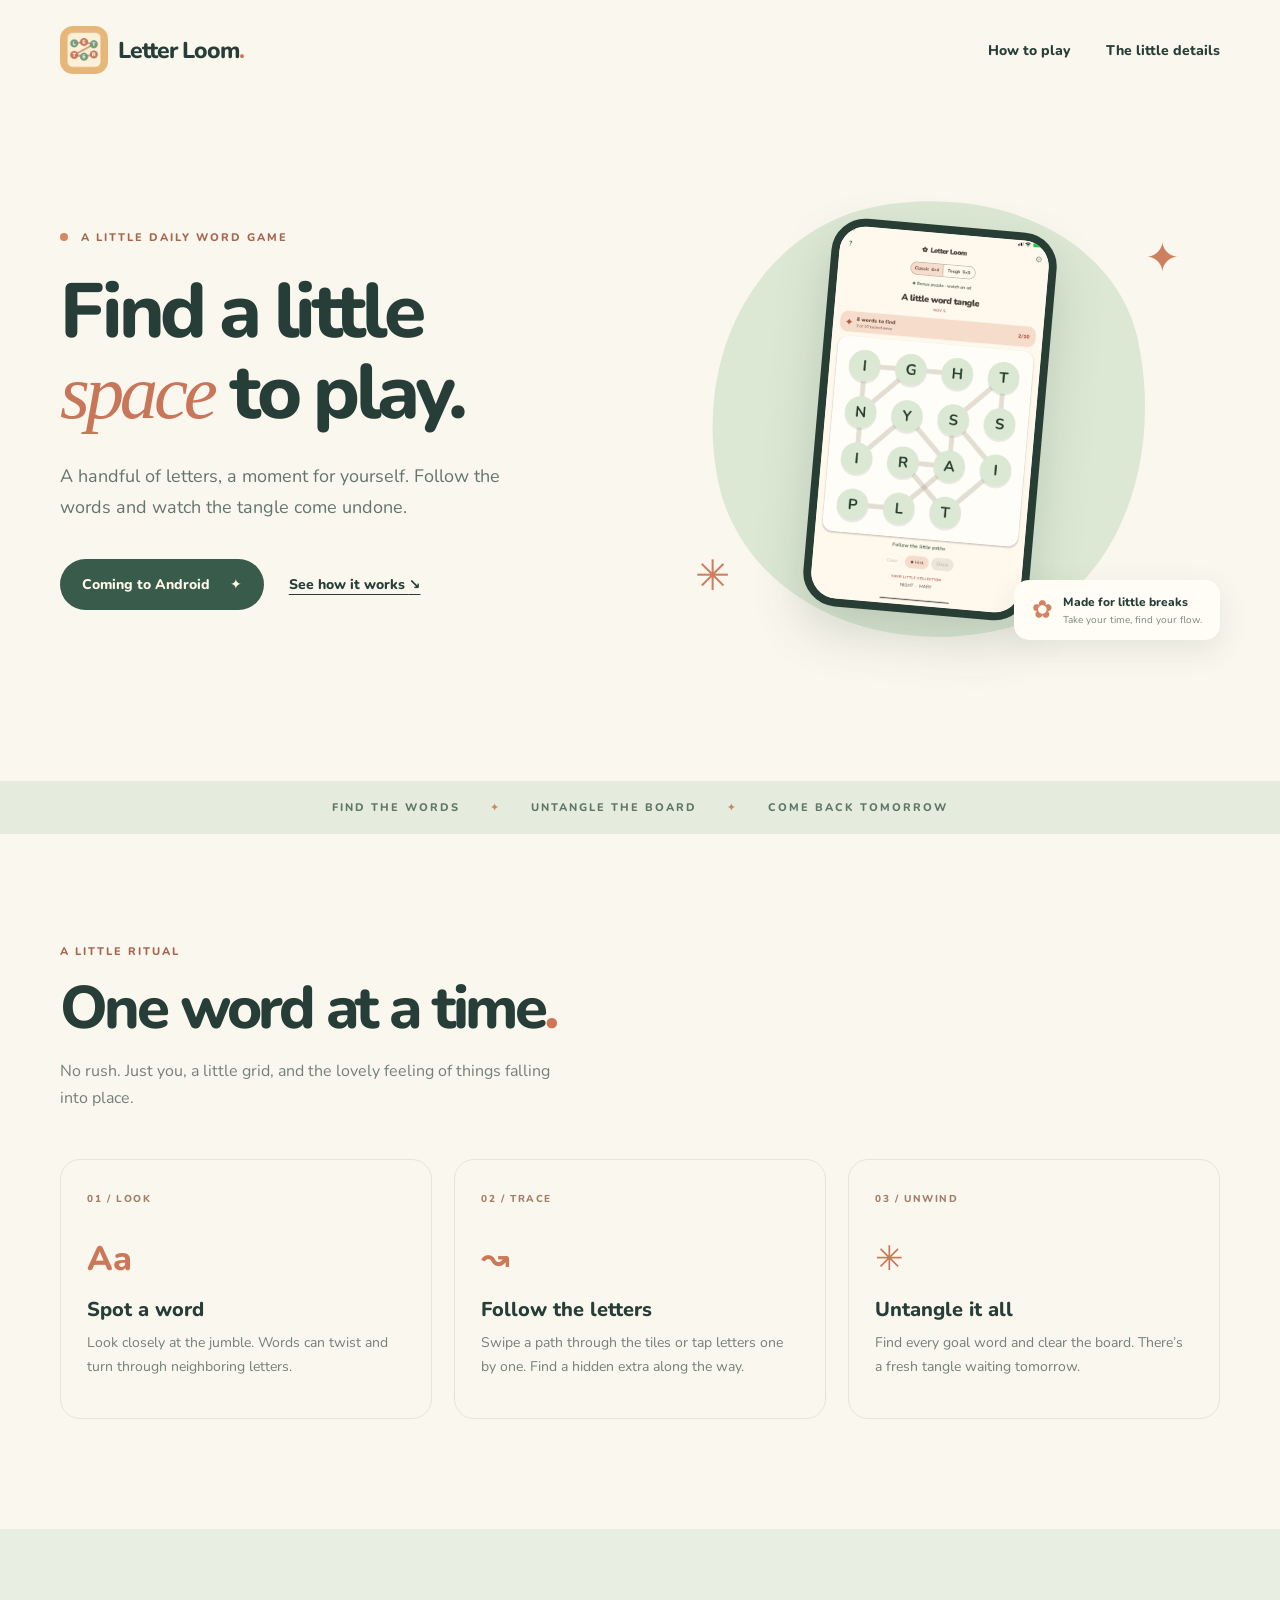
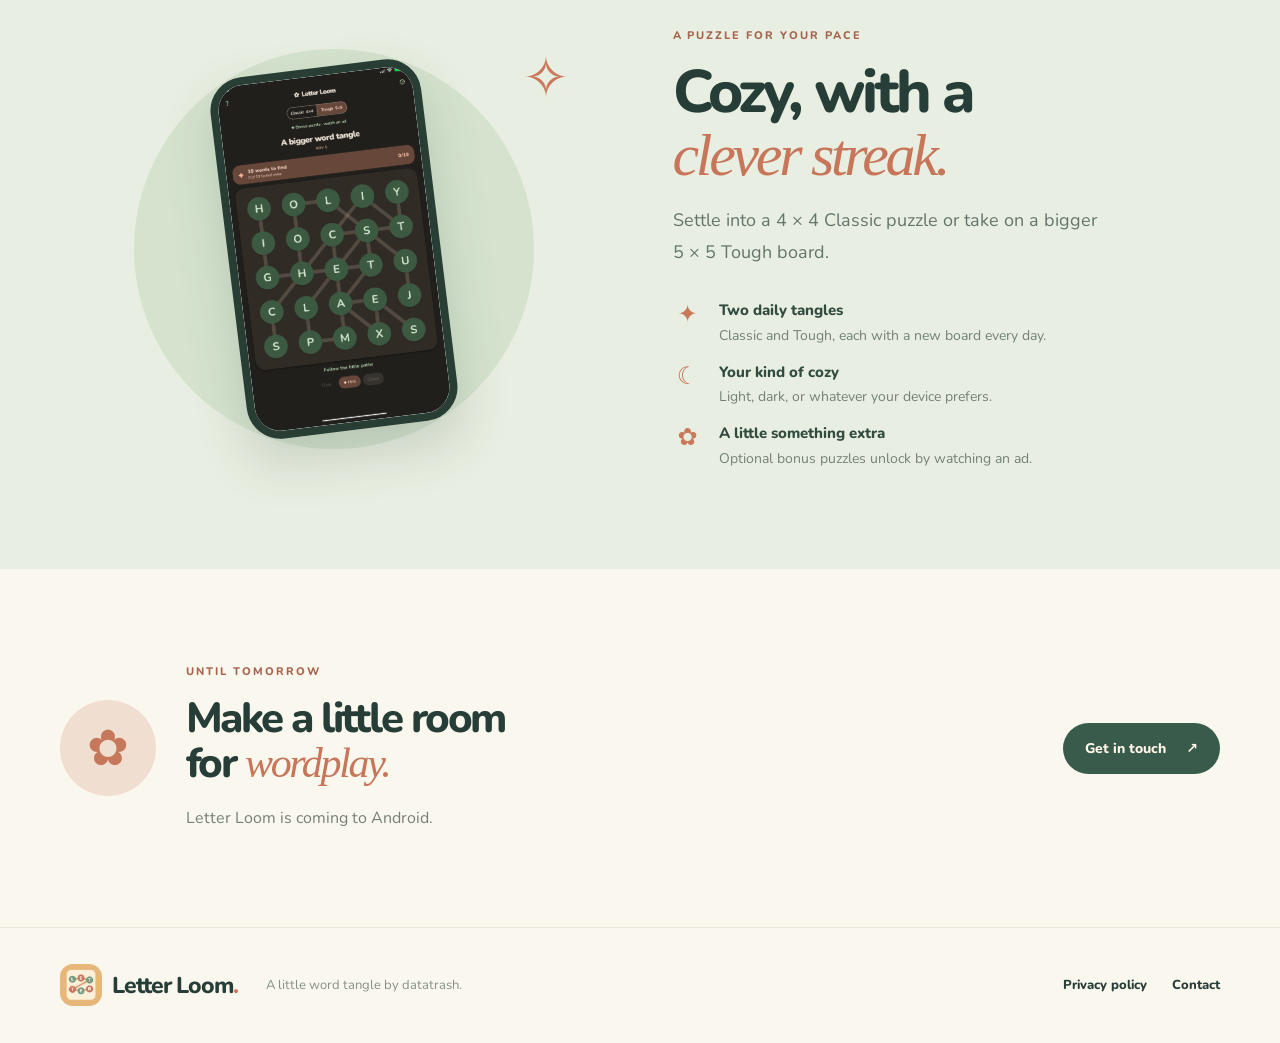
==== commit bfb0aef6: "Update minisite branding and icon" ====
--- a/index.html
+++ b/index.html
@@ -1,9 +1,9 @@
 <!doctype html>
-<html lang="en"><head><meta charset="utf-8"><meta name="viewport" content="width=device-width,initial-scale=1"><meta name="description" content="Letter Loom is a cozy daily word puzzle for Android. Find words, untangle the board, and make a little space for play."><meta name="theme-color" content="#f9f5e9"><link rel="canonical" href="https://letterloom.datatra.sh/"><link rel="icon" href="/assets/icon.png"><link rel="stylesheet" href="/style.css"><title>Letter Loom — a little word tangle</title></head>
-<body><header class="wrap header"><a class="brand" href="/" aria-label="Letter Loom home"><img src="/assets/icon.png" alt="" width="48" height="48"><span>letter loom<span class="brand-dot">.</span></span></a><nav aria-label="Main navigation"><a href="#how">How to play</a><a href="#features">The little details</a></nav></header>
+<html lang="en"><head><meta charset="utf-8"><meta name="viewport" content="width=device-width,initial-scale=1"><meta name="description" content="Letter Loom is a cozy daily word puzzle for Android. Find words, untangle the board, and make a little space for play."><meta name="theme-color" content="#f9f5e9"><link rel="canonical" href="https://letterloom.datatra.sh/"><link rel="icon" href="/assets/icon.png?v=2"><link rel="stylesheet" href="/style.css"><title>Letter Loom — a little word tangle</title></head>
+<body><header class="wrap header"><a class="brand" href="/" aria-label="Letter Loom home"><img src="/assets/icon.png?v=2" alt="" width="48" height="48"><span>Letter Loom<span class="brand-dot">.</span></span></a><nav aria-label="Main navigation"><a href="#how">How to play</a><a href="#features">The little details</a></nav></header>
 <main><section class="hero wrap"><div class="hero-copy"><div class="eyebrow"><span class="dot"></span> A LITTLE DAILY WORD GAME</div><h1>Find a little<br><em>space</em> to play.</h1><p>A handful of letters, a moment for yourself. Follow the words and watch the tangle come undone.</p><div class="hero-actions"><span class="pill">Coming to Android <span aria-hidden="true">✦</span></span><a class="text-link" href="#how">See how it works <span aria-hidden="true">↘</span></a></div></div><div class="hero-art"><div class="art-blob"></div><div class="orbit orbit-one">✦</div><div class="orbit orbit-two">✳</div><div class="phone"><img src="/assets/classic.png" alt="Letter Loom's Classic word puzzle on an Android screen" width="1080" height="1920"></div><div class="art-label"><span class="label-icon">✿</span><div><strong>Made for little breaks</strong><small>Take your time, find your flow.</small></div></div></div></section>
 <section class="ribbon" aria-label="Game highlights"><div><span class="ribbon-item">FIND THE WORDS</span><span class="ribbon-separator" aria-hidden="true">✦</span><span class="ribbon-item">UNTANGLE THE BOARD</span><span class="ribbon-separator" aria-hidden="true">✦</span><span class="ribbon-item">COME BACK TOMORROW</span></div></section>
 <section class="how wrap" id="how"><div class="section-intro"><div class="eyebrow">A LITTLE RITUAL</div><h2>One word at a time<span class="accent">.</span></h2><p>No rush. Just you, a little grid, and the lovely feeling of things falling into place.</p></div><div class="steps"><article><span class="step-num">01 / LOOK</span><div class="step-icon">Aa</div><h3>Spot a word</h3><p>Look closely at the jumble. Words can twist and turn through neighboring letters.</p></article><article><span class="step-num">02 / TRACE</span><div class="step-icon">↝</div><h3>Follow the letters</h3><p>Swipe a path through the tiles or tap letters one by one. Find a hidden extra along the way.</p></article><article><span class="step-num">03 / UNWIND</span><div class="step-icon">✳</div><h3>Untangle it all</h3><p>Find every goal word and clear the board. There’s a fresh tangle waiting tomorrow.</p></article></div></section>
 <section class="modes" id="features"><div class="wrap modes-inner"><div class="mode-art"><div class="mode-ring"></div><div class="phone phone-dark"><img src="/assets/tough.png" alt="Letter Loom's Tough puzzle in dark mode" width="1080" height="1920" loading="lazy"></div><span class="mode-spark">✧</span></div><div class="mode-copy"><div class="eyebrow">A PUZZLE FOR YOUR PACE</div><h2>Cozy, with a<br><em>clever streak.</em></h2><p>Settle into a <span class="board-size">4 × 4</span> Classic puzzle or take on a bigger <span class="board-size">5 × 5</span> Tough board.</p><div class="feature-list"><div><span>✦</span><p><strong>Two daily tangles</strong><br>Classic and Tough, each with a new board every day.</p></div><div><span>☾</span><p><strong>Your kind of cozy</strong><br>Light, dark, or whatever your device prefers.</p></div><div><span>✿</span><p><strong>A little something extra</strong><br>Optional bonus puzzles unlock by watching an ad.</p></div></div></div></div></section>
 <section class="last wrap"><div class="last-icon">✿</div><div><div class="eyebrow">UNTIL TOMORROW</div><h2>Make a little room<br>for <em>wordplay.</em></h2><p>Letter Loom is coming to Android.</p></div><a class="contact-button" href="mailto:support@datatra.sh">Get in touch <span aria-hidden="true">↗</span></a></section></main>
-<footer><div class="wrap footer"><a class="brand" href="/"><img src="/assets/icon.png" alt="" width="42" height="42"><span>letter loom<span class="brand-dot">.</span></span></a><p>A little word tangle by datatrash.</p><div><a href="/privacy/">Privacy policy</a><a href="mailto:support@datatra.sh">Contact</a></div></div></footer></body></html>
+<footer><div class="wrap footer"><a class="brand" href="/"><img src="/assets/icon.png?v=2" alt="" width="42" height="42"><span>Letter Loom<span class="brand-dot">.</span></span></a><p>A little word tangle by datatrash.</p><div><a href="/privacy/">Privacy policy</a><a href="mailto:support@datatra.sh">Contact</a></div></div></footer></body></html>
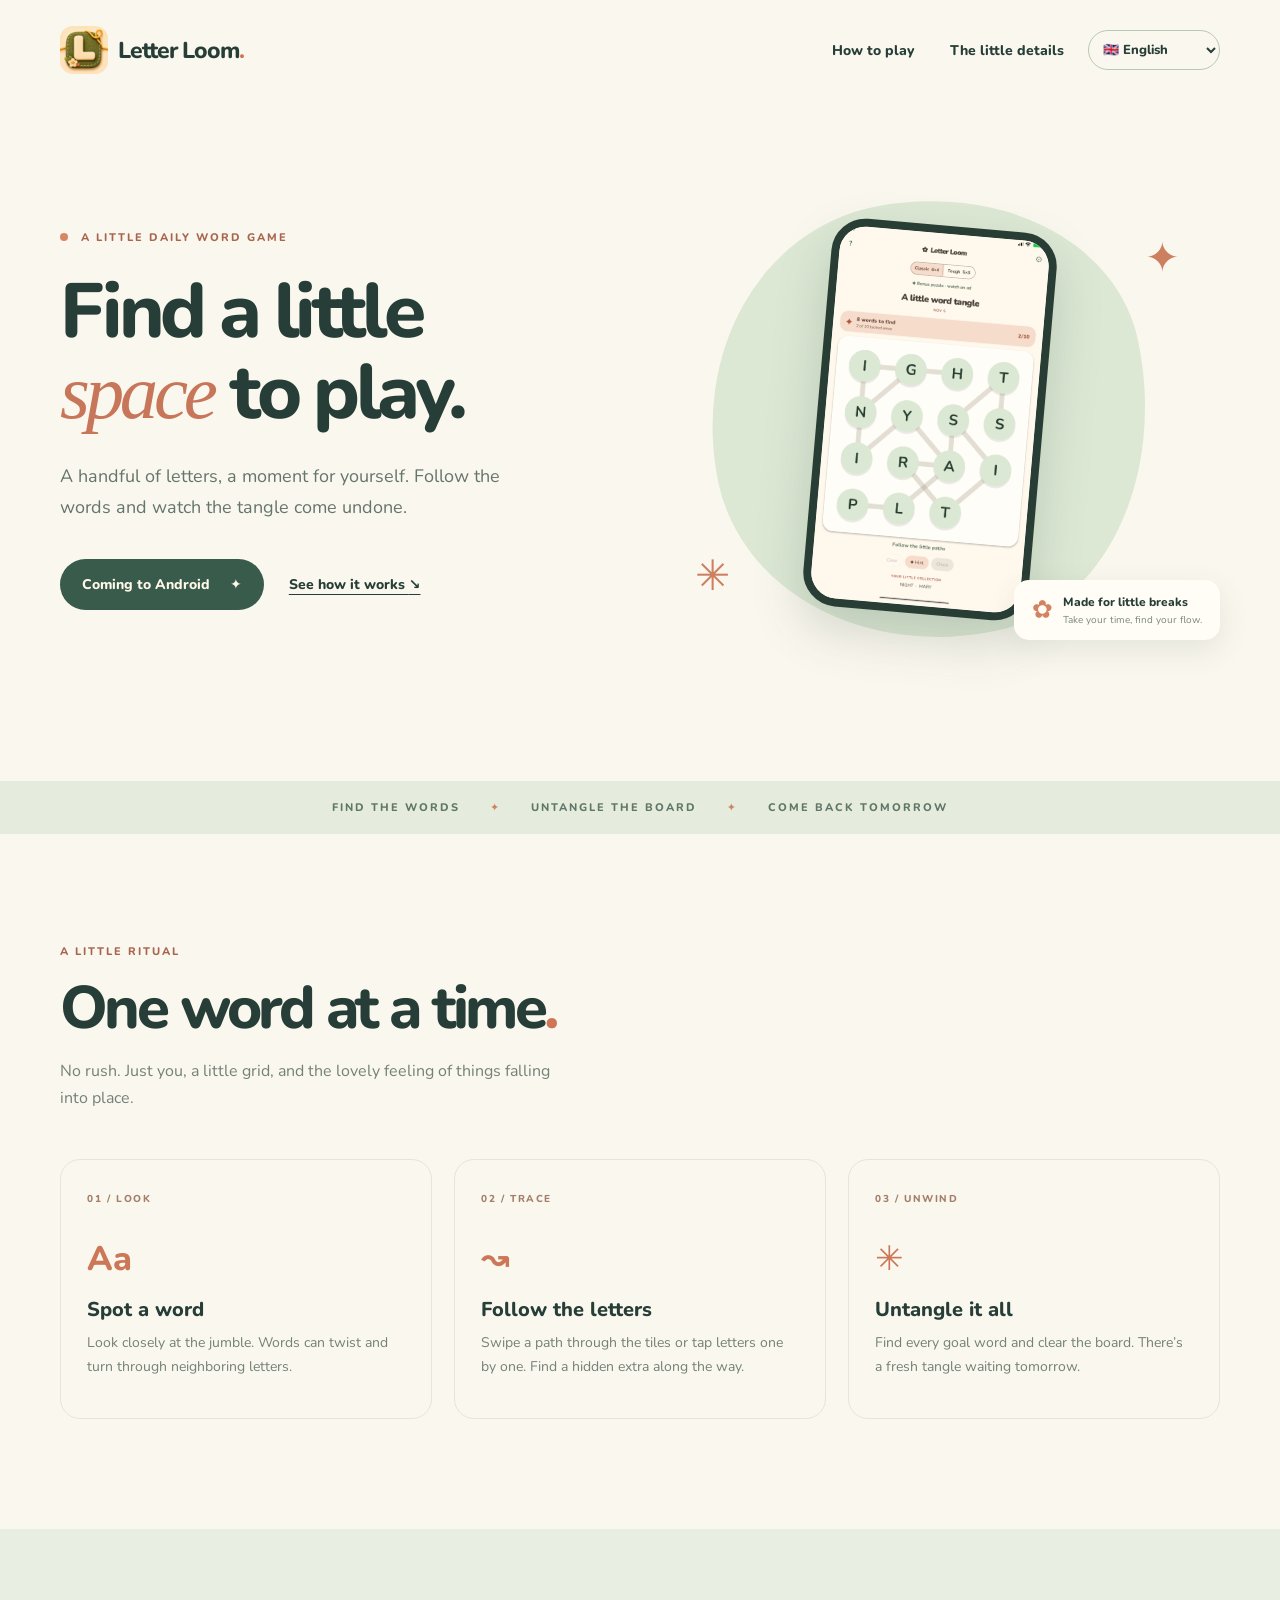
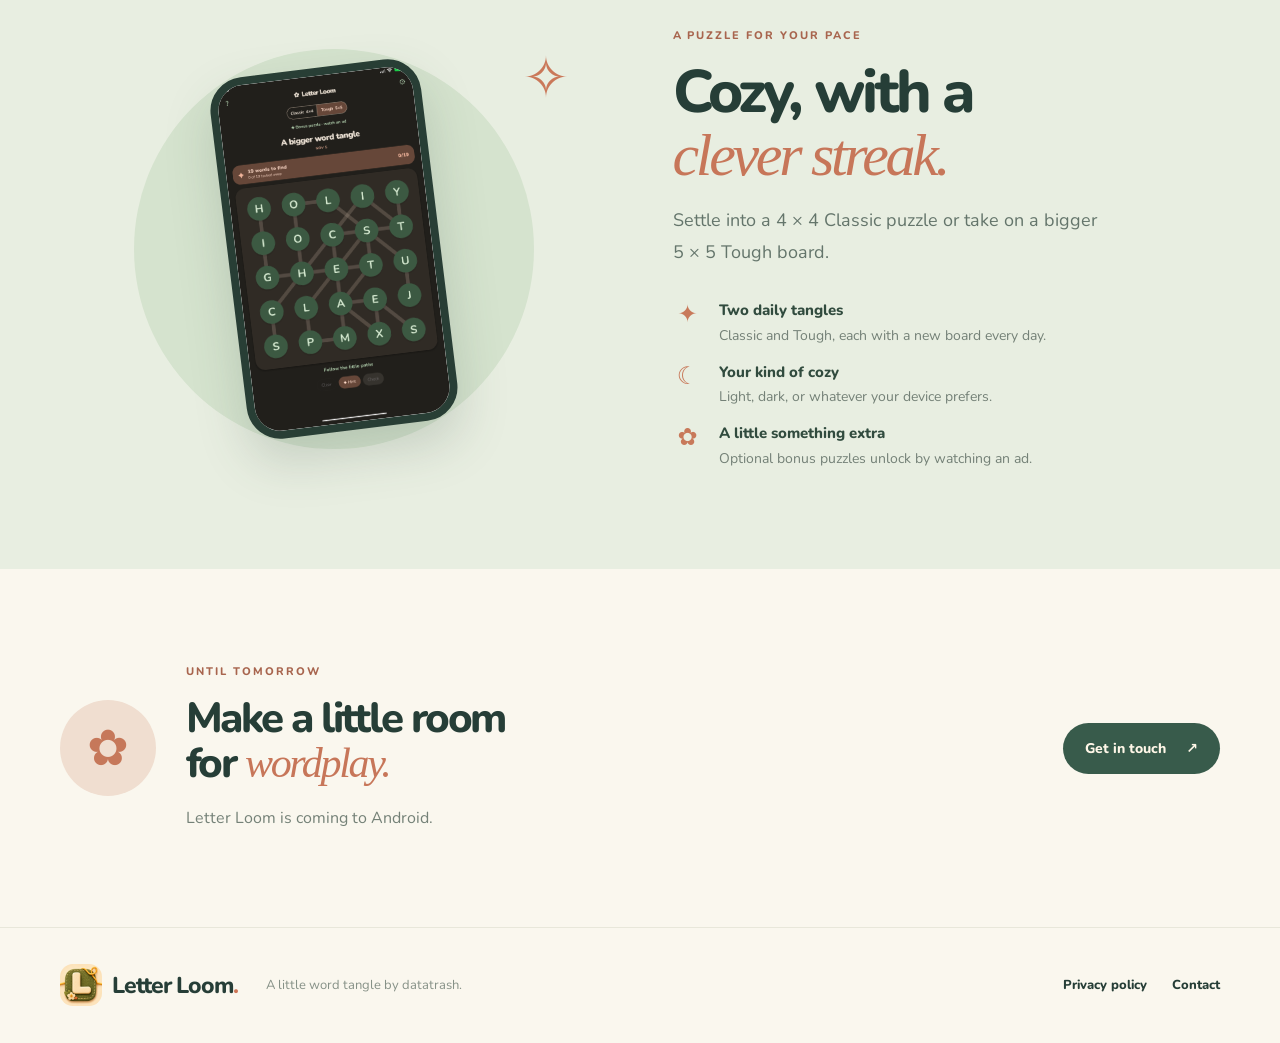
==== commit 5ddfcd12: "Add multilingual minisite and new icon" ====
--- a/index.html
+++ b/index.html
@@ -1,9 +1,9 @@
 <!doctype html>
-<html lang="en"><head><meta charset="utf-8"><meta name="viewport" content="width=device-width,initial-scale=1"><meta name="description" content="Letter Loom is a cozy daily word puzzle for Android. Find words, untangle the board, and make a little space for play."><meta name="theme-color" content="#f9f5e9"><link rel="canonical" href="https://letterloom.datatra.sh/"><link rel="icon" href="/assets/icon.png?v=2"><link rel="stylesheet" href="/style.css"><title>Letter Loom — a little word tangle</title></head>
-<body><header class="wrap header"><a class="brand" href="/" aria-label="Letter Loom home"><img src="/assets/icon.png?v=2" alt="" width="48" height="48"><span>Letter Loom<span class="brand-dot">.</span></span></a><nav aria-label="Main navigation"><a href="#how">How to play</a><a href="#features">The little details</a></nav></header>
+<html lang="en"><head><meta charset="utf-8"><meta name="viewport" content="width=device-width,initial-scale=1"><meta name="description" content="Letter Loom is a cozy daily word puzzle for Android. Find words, untangle the board, and make a little space for play."><meta name="theme-color" content="#f9f5e9"><link rel="canonical" href="https://letterloom.datatra.sh/"><link rel="icon" href="/assets/icon.png?v=3"><link rel="stylesheet" href="/style.css"><title>Letter Loom — a little word tangle</title></head>
+<body><header class="wrap header"><a class="brand" href="/" aria-label="Letter Loom home"><img src="/assets/icon.png?v=3" alt="" width="48" height="48"><span>Letter Loom<span class="brand-dot">.</span></span></a><nav aria-label="Main navigation"><a href="#how">How to play</a><a href="#features">The little details</a></nav></header>
 <main><section class="hero wrap"><div class="hero-copy"><div class="eyebrow"><span class="dot"></span> A LITTLE DAILY WORD GAME</div><h1>Find a little<br><em>space</em> to play.</h1><p>A handful of letters, a moment for yourself. Follow the words and watch the tangle come undone.</p><div class="hero-actions"><span class="pill">Coming to Android <span aria-hidden="true">✦</span></span><a class="text-link" href="#how">See how it works <span aria-hidden="true">↘</span></a></div></div><div class="hero-art"><div class="art-blob"></div><div class="orbit orbit-one">✦</div><div class="orbit orbit-two">✳</div><div class="phone"><img src="/assets/classic.png" alt="Letter Loom's Classic word puzzle on an Android screen" width="1080" height="1920"></div><div class="art-label"><span class="label-icon">✿</span><div><strong>Made for little breaks</strong><small>Take your time, find your flow.</small></div></div></div></section>
 <section class="ribbon" aria-label="Game highlights"><div><span class="ribbon-item">FIND THE WORDS</span><span class="ribbon-separator" aria-hidden="true">✦</span><span class="ribbon-item">UNTANGLE THE BOARD</span><span class="ribbon-separator" aria-hidden="true">✦</span><span class="ribbon-item">COME BACK TOMORROW</span></div></section>
 <section class="how wrap" id="how"><div class="section-intro"><div class="eyebrow">A LITTLE RITUAL</div><h2>One word at a time<span class="accent">.</span></h2><p>No rush. Just you, a little grid, and the lovely feeling of things falling into place.</p></div><div class="steps"><article><span class="step-num">01 / LOOK</span><div class="step-icon">Aa</div><h3>Spot a word</h3><p>Look closely at the jumble. Words can twist and turn through neighboring letters.</p></article><article><span class="step-num">02 / TRACE</span><div class="step-icon">↝</div><h3>Follow the letters</h3><p>Swipe a path through the tiles or tap letters one by one. Find a hidden extra along the way.</p></article><article><span class="step-num">03 / UNWIND</span><div class="step-icon">✳</div><h3>Untangle it all</h3><p>Find every goal word and clear the board. There’s a fresh tangle waiting tomorrow.</p></article></div></section>
 <section class="modes" id="features"><div class="wrap modes-inner"><div class="mode-art"><div class="mode-ring"></div><div class="phone phone-dark"><img src="/assets/tough.png" alt="Letter Loom's Tough puzzle in dark mode" width="1080" height="1920" loading="lazy"></div><span class="mode-spark">✧</span></div><div class="mode-copy"><div class="eyebrow">A PUZZLE FOR YOUR PACE</div><h2>Cozy, with a<br><em>clever streak.</em></h2><p>Settle into a <span class="board-size">4 × 4</span> Classic puzzle or take on a bigger <span class="board-size">5 × 5</span> Tough board.</p><div class="feature-list"><div><span>✦</span><p><strong>Two daily tangles</strong><br>Classic and Tough, each with a new board every day.</p></div><div><span>☾</span><p><strong>Your kind of cozy</strong><br>Light, dark, or whatever your device prefers.</p></div><div><span>✿</span><p><strong>A little something extra</strong><br>Optional bonus puzzles unlock by watching an ad.</p></div></div></div></div></section>
 <section class="last wrap"><div class="last-icon">✿</div><div><div class="eyebrow">UNTIL TOMORROW</div><h2>Make a little room<br>for <em>wordplay.</em></h2><p>Letter Loom is coming to Android.</p></div><a class="contact-button" href="mailto:support@datatra.sh">Get in touch <span aria-hidden="true">↗</span></a></section></main>
-<footer><div class="wrap footer"><a class="brand" href="/"><img src="/assets/icon.png?v=2" alt="" width="42" height="42"><span>Letter Loom<span class="brand-dot">.</span></span></a><p>A little word tangle by datatrash.</p><div><a href="/privacy/">Privacy policy</a><a href="mailto:support@datatra.sh">Contact</a></div></div></footer></body></html>
+<footer><div class="wrap footer"><a class="brand" href="/"><img src="/assets/icon.png?v=3" alt="" width="42" height="42"><span>Letter Loom<span class="brand-dot">.</span></span></a><p>A little word tangle by datatrash.</p><div><a href="/privacy/">Privacy policy</a><a href="mailto:support@datatra.sh">Contact</a></div></div></footer><script src="/i18n.js" defer></script></body></html>
--- a/style.css
+++ b/style.css
@@ -1,2 +1,4 @@
 @font-face{font-family:Nunito;src:url('/assets/nunito-regular.ttf')}@font-face{font-family:Nunito;src:url('/assets/nunito-extrabold.ttf');font-weight:800}*{box-sizing:border-box}html{scroll-behavior:smooth}body{margin:0;background:#faf7ee;color:#263e37;font-family:Nunito,system-ui,sans-serif}a{color:inherit}a:focus-visible{outline:3px solid #c46d50;outline-offset:5px}.wrap{width:min(1160px,calc(100% - 64px));margin:auto}.header{height:100px;display:flex;align-items:center;justify-content:space-between}.brand{display:flex;align-items:center;gap:10px;text-decoration:none;font-weight:800;font-size:23px;letter-spacing:-1px}.brand img{border-radius:13px}.brand-dot,.accent{color:#cf7657}nav{display:flex;align-items:center;gap:36px;font-size:14px;font-weight:800}nav a{text-decoration:none}.nav-contact{border:1px solid #b8c8b6;border-radius:30px;padding:11px 18px}.hero{display:grid;grid-template-columns:1fr 1fr;align-items:center;min-height:630px;padding:35px 0 76px}.eyebrow{font-size:11px;font-weight:800;letter-spacing:.18em;color:#a8654e}.dot{display:inline-block;width:8px;height:8px;background:#d88765;border-radius:50%;margin-right:8px}h1,h2,h3,p{margin-top:0}h1,h2{font-weight:800;letter-spacing:-.06em;line-height:1.05}h1{font-size:clamp(54px,6vw,86px);margin:27px 0}h1 em,h2 em{font-family:Georgia,serif;font-weight:400;color:#c77659;letter-spacing:-.055em}.hero-copy>p,.mode-copy>p{font-size:18px;line-height:1.75;color:#64756b;max-width:445px}.hero-actions{display:flex;align-items:center;gap:25px;margin-top:35px}.pill,.contact-button{display:inline-flex;align-items:center;gap:20px;background:#385b4b;color:#fff7e8;border-radius:40px;padding:16px 22px;font-size:14px;font-weight:800;text-decoration:none}.text-link{font-size:14px;font-weight:800;text-underline-offset:5px}.hero-art{height:570px;position:relative;display:grid;place-items:center}.art-blob{position:absolute;width:440px;height:440px;background:#dce8d4;border-radius:47% 53% 45% 55% / 54% 42% 58% 46%;transform:rotate(-12deg)}.phone{position:relative;width:226px;border:8px solid #283e35;border-radius:34px;overflow:hidden;box-shadow:0 22px 50px #40594a35;transform:rotate(5deg);background:#fff}.phone img{display:block;width:100%;height:auto}.orbit{position:absolute;color:#cd805f;font-size:42px}.orbit-one{top:95px;right:40px}.orbit-two{left:55px;bottom:100px}.art-label{position:absolute;right:0;bottom:65px;display:flex;align-items:center;gap:10px;background:#fffdf5;border-radius:15px;padding:13px 18px;box-shadow:0 10px 30px #40594a1c;font-size:12px}.art-label small{display:block;color:#7b887d;margin-top:3px}.label-icon{font-size:25px;color:#d38361}.ribbon{background:#e5ecdd;padding:19px 18px;text-align:center;font-size:11px;letter-spacing:.18em;font-weight:800;color:#5f7768}.ribbon>div{display:flex;align-items:center;justify-content:center;flex-wrap:wrap;gap:12px 30px}.ribbon-item{white-space:nowrap}.ribbon-separator{color:#ce8463}.board-size{white-space:nowrap}.how{padding:110px 0}.section-intro{max-width:510px}.section-intro h2,.mode-copy h2,.last h2{font-size:clamp(39px,5vw,60px);margin:18px 0}.section-intro>p,.steps p,.feature-list p,.last p{color:#748177;line-height:1.7}.steps{display:grid;grid-template-columns:repeat(3,1fr);gap:22px;margin-top:47px}.steps article{border:1px solid #e4e7d8;border-radius:20px;padding:26px;min-height:260px}.step-num{color:#a37e68;font-size:10px;letter-spacing:.16em;font-weight:800}.step-icon{font-size:34px;color:#cb7758;margin:28px 0 14px;font-weight:800}.steps h3{font-size:20px;margin-bottom:8px}.steps p{font-size:14px;margin-bottom:0}.modes{background:#e8eee1;overflow:hidden}.modes-inner{display:grid;grid-template-columns:1fr 1fr;align-items:center;min-height:640px;gap:65px}.mode-art{height:590px;display:grid;place-items:center;position:relative}.mode-ring{position:absolute;width:400px;height:400px;background:#d5e3ce;border-radius:50%}.phone-dark{width:212px;transform:rotate(-7deg)}.mode-spark{position:absolute;right:38px;top:86px;font-size:56px;color:#ca7859}.feature-list{margin-top:30px;display:grid;gap:12px}.feature-list>div{display:flex;gap:16px}.feature-list span{color:#c8795a;font-size:24px;flex:0 0 30px;text-align:center}.feature-list p{font-size:14px;margin:0}.feature-list strong{color:#314b3e;font-size:15px}.last{padding:95px 0;display:flex;align-items:center;gap:30px}.last-icon{width:96px;height:96px;display:grid;place-items:center;border-radius:50%;background:#f0ded0;color:#c6785a;font-size:50px}.last h2{font-size:42px}.last p{margin:0}.contact-button{margin-left:auto}footer{border-top:1px solid #e8e7da}.footer{min-height:115px;display:flex;align-items:center;gap:28px}.footer p{font-size:13px;color:#869187;margin:0}.footer>div{margin-left:auto;display:flex;gap:25px;font-size:13px;font-weight:800}.footer a{text-decoration:none}.policy{max-width:780px;margin:65px auto 100px}.policy h1{font-size:clamp(48px,6vw,70px)}.policy h2{font-size:25px;letter-spacing:-.03em;margin:42px 0 12px}.policy p,.policy li{font-size:16px;line-height:1.8;color:#52695e}.policy a{color:#9c583f}.policy .updated{font-size:13px;color:#78877c}.policy ul{padding-left:22px}@media(max-width:760px){.wrap{width:min(100% - 36px,1160px)}.header{height:78px}.header nav{gap:15px}.header nav a:first-child,.header nav a:nth-child(2){display:none}.hero{grid-template-columns:1fr;padding-top:45px;padding-bottom:30px}.hero h1{font-size:57px}.hero-art{height:460px}.art-blob{width:320px;height:320px}.phone{width:175px;border-width:6px;border-radius:26px}.art-label{right:0;bottom:30px}.orbit-one{right:10px}.orbit-two{left:15px}.how{padding:75px 0}.steps{grid-template-columns:1fr}.steps article{min-height:0}.step-icon{margin:20px 0 10px}.modes-inner{grid-template-columns:1fr;gap:0;padding-bottom:65px}.mode-art{height:410px}.mode-ring{width:290px;height:290px}.phone-dark{width:165px}.mode-spark{right:20px;top:40px}.last{padding:70px 0;flex-wrap:wrap}.last-icon{width:68px;height:68px;font-size:36px}.last h2{font-size:37px}.contact-button{margin-left:0}.footer{align-items:flex-start;flex-direction:column;gap:12px;padding:30px 0}.footer>div{margin:5px 0 0}.policy{margin:40px auto 70px}}
 @media(prefers-reduced-motion:reduce){html{scroll-behavior:auto}}
+
+.language-select{font:800 13px Nunito,system-ui,sans-serif;color:#263e37;border:1px solid #b8c8b6;border-radius:25px;background:#faf7ee;padding:9px 10px;cursor:pointer}.header nav{margin-left:auto;margin-right:24px}@media(max-width:760px){.header nav{margin-right:10px}.language-select{max-width:130px}}
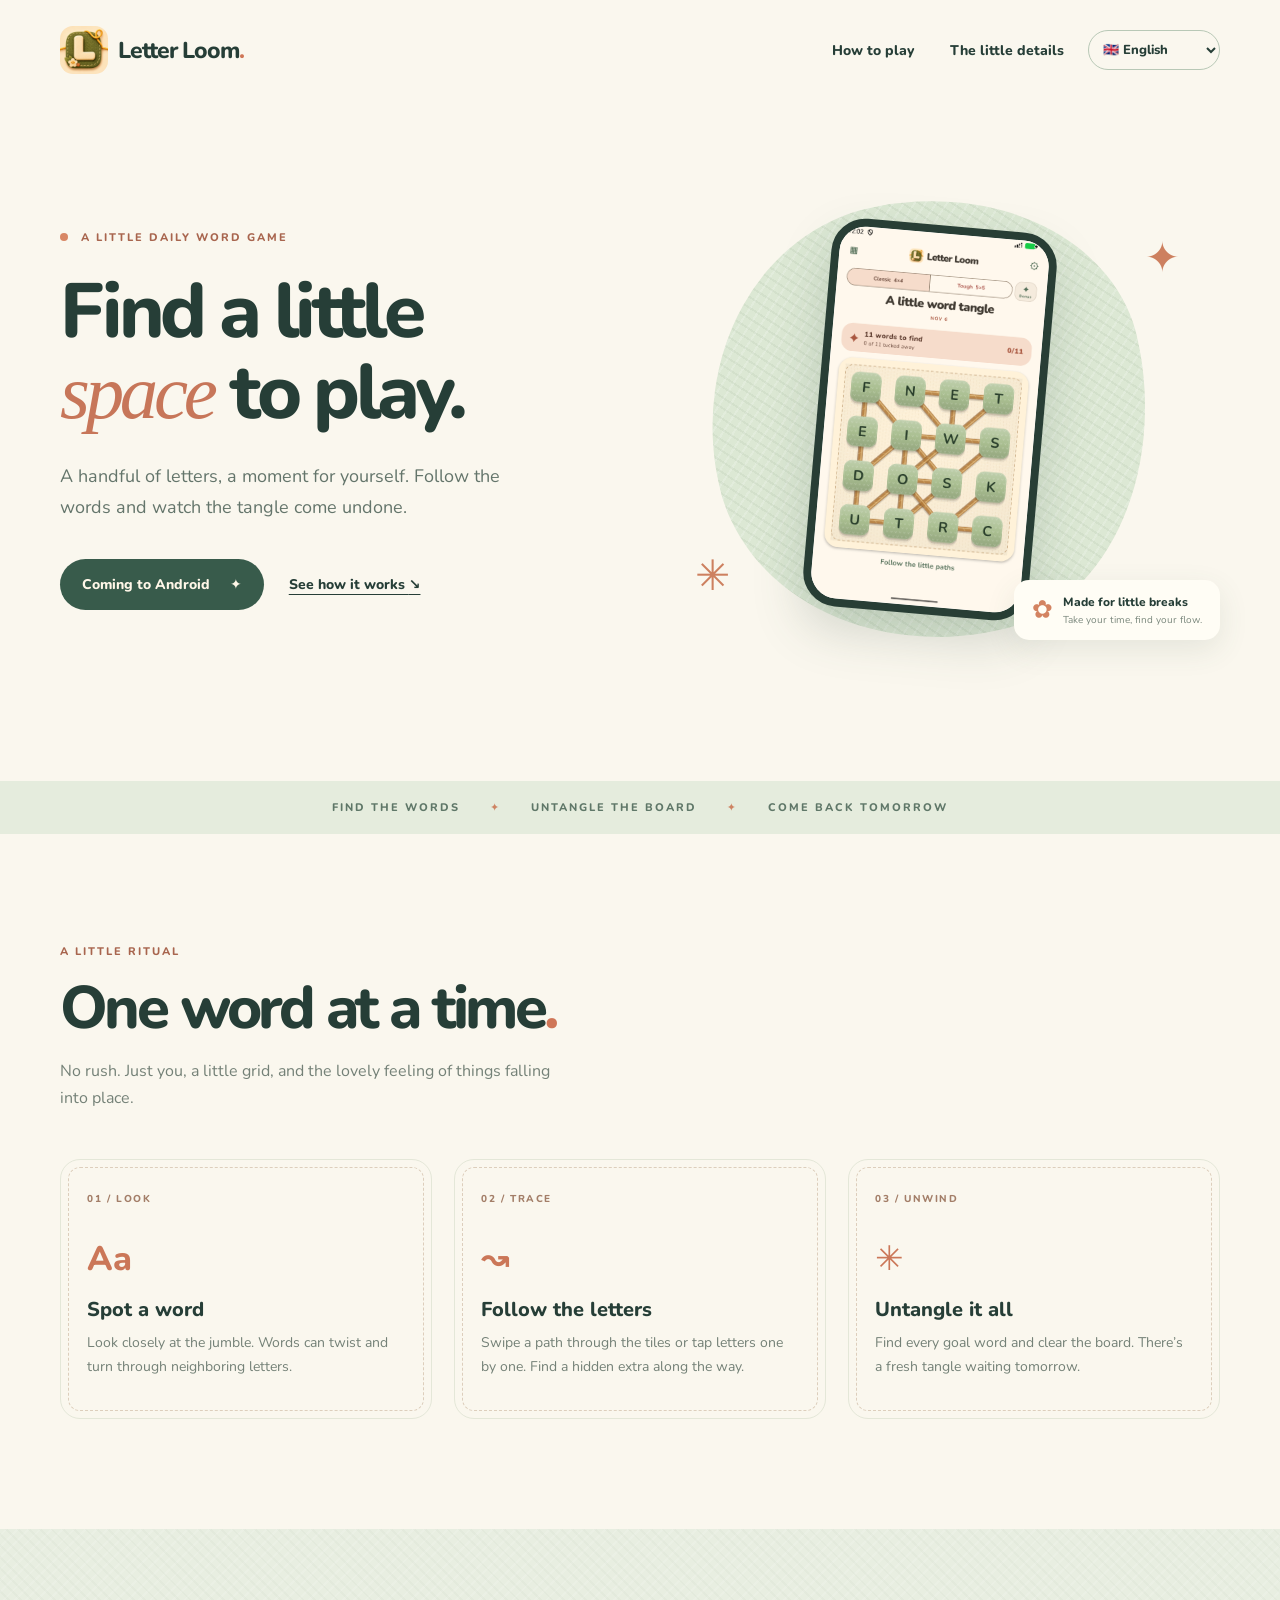
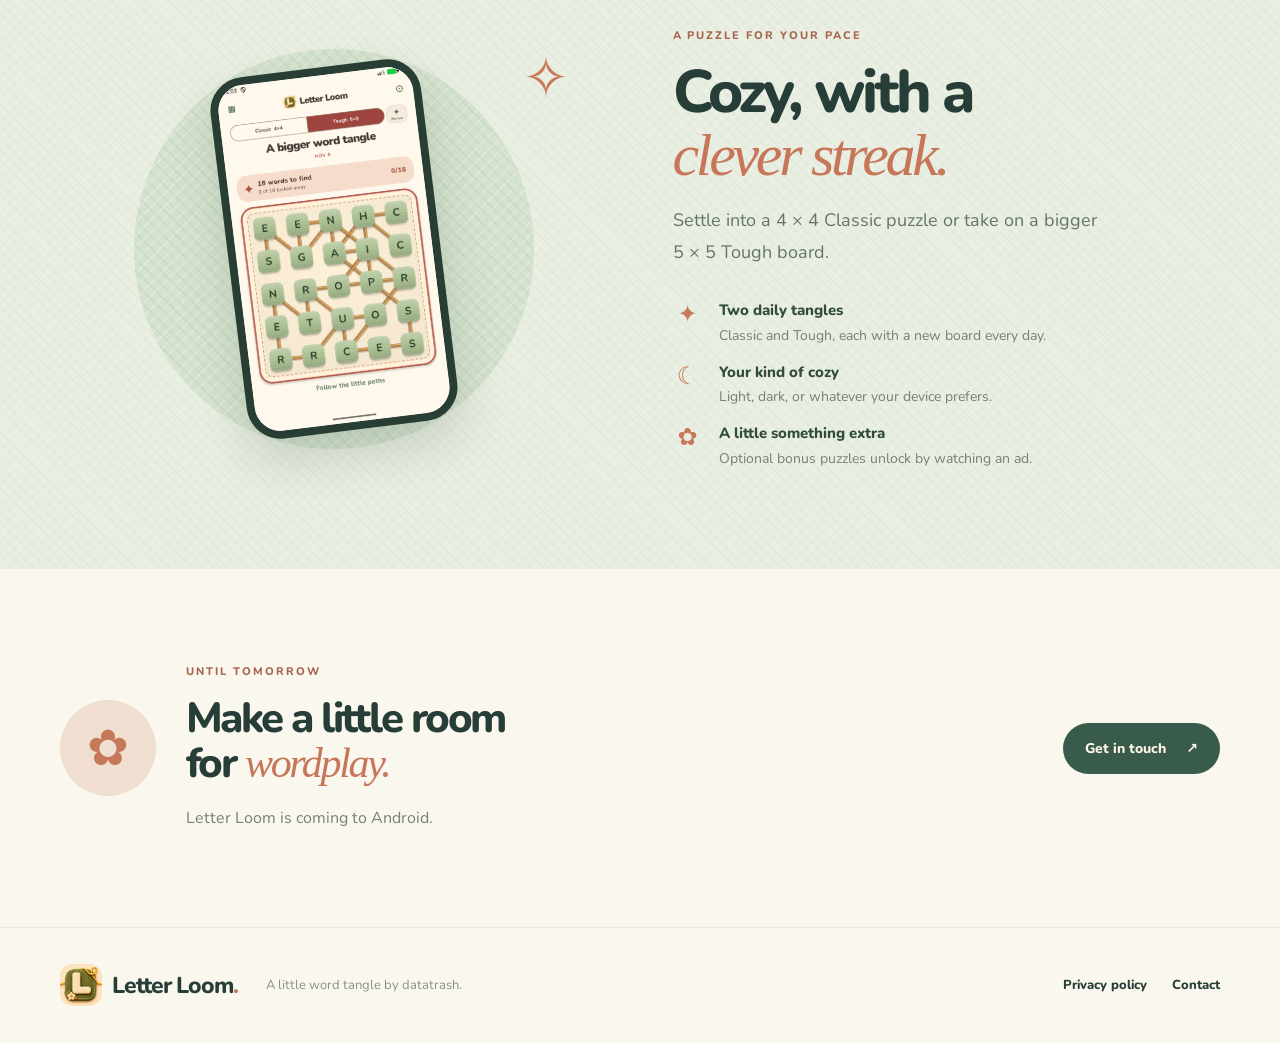
==== commit 6c61e6ce: "Update game screenshots" ====
--- a/index.html
+++ b/index.html
@@ -1,9 +1,9 @@
 <!doctype html>
 <html lang="en"><head><meta charset="utf-8"><meta name="viewport" content="width=device-width,initial-scale=1"><meta name="description" content="Letter Loom is a cozy daily word puzzle for Android. Find words, untangle the board, and make a little space for play."><meta name="theme-color" content="#f9f5e9"><link rel="canonical" href="https://letterloom.datatra.sh/"><link rel="icon" href="/assets/icon.png?v=3"><link rel="stylesheet" href="/style.css"><title>Letter Loom — a little word tangle</title></head>
 <body><header class="wrap header"><a class="brand" href="/" aria-label="Letter Loom home"><img src="/assets/icon.png?v=3" alt="" width="48" height="48"><span>Letter Loom<span class="brand-dot">.</span></span></a><nav aria-label="Main navigation"><a href="#how">How to play</a><a href="#features">The little details</a></nav></header>
-<main><section class="hero wrap"><div class="hero-copy"><div class="eyebrow"><span class="dot"></span> A LITTLE DAILY WORD GAME</div><h1>Find a little<br><em>space</em> to play.</h1><p>A handful of letters, a moment for yourself. Follow the words and watch the tangle come undone.</p><div class="hero-actions"><span class="pill">Coming to Android <span aria-hidden="true">✦</span></span><a class="text-link" href="#how">See how it works <span aria-hidden="true">↘</span></a></div></div><div class="hero-art"><div class="art-blob"></div><div class="orbit orbit-one">✦</div><div class="orbit orbit-two">✳</div><div class="phone"><img src="/assets/classic.png" alt="Letter Loom's Classic word puzzle on an Android screen" width="1080" height="1920"></div><div class="art-label"><span class="label-icon">✿</span><div><strong>Made for little breaks</strong><small>Take your time, find your flow.</small></div></div></div></section>
+<main><section class="hero wrap"><div class="hero-copy"><div class="eyebrow"><span class="dot"></span> A LITTLE DAILY WORD GAME</div><h1>Find a little<br><em>space</em> to play.</h1><p>A handful of letters, a moment for yourself. Follow the words and watch the tangle come undone.</p><div class="hero-actions"><span class="pill">Coming to Android <span aria-hidden="true">✦</span></span><a class="text-link" href="#how">See how it works <span aria-hidden="true">↘</span></a></div></div><div class="hero-art"><div class="art-blob"></div><div class="orbit orbit-one">✦</div><div class="orbit orbit-two">✳</div><div class="phone"><img src="/assets/classic.png?v=2" alt="Letter Loom's Classic word puzzle on an Android screen" width="1080" height="1920"></div><div class="art-label"><span class="label-icon">✿</span><div><strong>Made for little breaks</strong><small>Take your time, find your flow.</small></div></div></div></section>
 <section class="ribbon" aria-label="Game highlights"><div><span class="ribbon-item">FIND THE WORDS</span><span class="ribbon-separator" aria-hidden="true">✦</span><span class="ribbon-item">UNTANGLE THE BOARD</span><span class="ribbon-separator" aria-hidden="true">✦</span><span class="ribbon-item">COME BACK TOMORROW</span></div></section>
 <section class="how wrap" id="how"><div class="section-intro"><div class="eyebrow">A LITTLE RITUAL</div><h2>One word at a time<span class="accent">.</span></h2><p>No rush. Just you, a little grid, and the lovely feeling of things falling into place.</p></div><div class="steps"><article><span class="step-num">01 / LOOK</span><div class="step-icon">Aa</div><h3>Spot a word</h3><p>Look closely at the jumble. Words can twist and turn through neighboring letters.</p></article><article><span class="step-num">02 / TRACE</span><div class="step-icon">↝</div><h3>Follow the letters</h3><p>Swipe a path through the tiles or tap letters one by one. Find a hidden extra along the way.</p></article><article><span class="step-num">03 / UNWIND</span><div class="step-icon">✳</div><h3>Untangle it all</h3><p>Find every goal word and clear the board. There’s a fresh tangle waiting tomorrow.</p></article></div></section>
-<section class="modes" id="features"><div class="wrap modes-inner"><div class="mode-art"><div class="mode-ring"></div><div class="phone phone-dark"><img src="/assets/tough.png" alt="Letter Loom's Tough puzzle in dark mode" width="1080" height="1920" loading="lazy"></div><span class="mode-spark">✧</span></div><div class="mode-copy"><div class="eyebrow">A PUZZLE FOR YOUR PACE</div><h2>Cozy, with a<br><em>clever streak.</em></h2><p>Settle into a <span class="board-size">4 × 4</span> Classic puzzle or take on a bigger <span class="board-size">5 × 5</span> Tough board.</p><div class="feature-list"><div><span>✦</span><p><strong>Two daily tangles</strong><br>Classic and Tough, each with a new board every day.</p></div><div><span>☾</span><p><strong>Your kind of cozy</strong><br>Light, dark, or whatever your device prefers.</p></div><div><span>✿</span><p><strong>A little something extra</strong><br>Optional bonus puzzles unlock by watching an ad.</p></div></div></div></div></section>
+<section class="modes" id="features"><div class="wrap modes-inner"><div class="mode-art"><div class="mode-ring"></div><div class="phone phone-dark"><img src="/assets/tough.png?v=2" alt="Letter Loom's Tough word puzzle on an Android screen" width="1080" height="1920" loading="lazy"></div><span class="mode-spark">✧</span></div><div class="mode-copy"><div class="eyebrow">A PUZZLE FOR YOUR PACE</div><h2>Cozy, with a<br><em>clever streak.</em></h2><p>Settle into a <span class="board-size">4 × 4</span> Classic puzzle or take on a bigger <span class="board-size">5 × 5</span> Tough board.</p><div class="feature-list"><div><span>✦</span><p><strong>Two daily tangles</strong><br>Classic and Tough, each with a new board every day.</p></div><div><span>☾</span><p><strong>Your kind of cozy</strong><br>Light, dark, or whatever your device prefers.</p></div><div><span>✿</span><p><strong>A little something extra</strong><br>Optional bonus puzzles unlock by watching an ad.</p></div></div></div></div></section>
 <section class="last wrap"><div class="last-icon">✿</div><div><div class="eyebrow">UNTIL TOMORROW</div><h2>Make a little room<br>for <em>wordplay.</em></h2><p>Letter Loom is coming to Android.</p></div><a class="contact-button" href="mailto:support@datatra.sh">Get in touch <span aria-hidden="true">↗</span></a></section></main>
 <footer><div class="wrap footer"><a class="brand" href="/"><img src="/assets/icon.png?v=3" alt="" width="42" height="42"><span>Letter Loom<span class="brand-dot">.</span></span></a><p>A little word tangle by datatrash.</p><div><a href="/privacy/">Privacy policy</a><a href="mailto:support@datatra.sh">Contact</a></div></div></footer><script src="/i18n.js" defer></script></body></html>
--- a/style.css
+++ b/style.css
@@ -2,3 +2,8 @@
 @media(prefers-reduced-motion:reduce){html{scroll-behavior:auto}}
 
 .language-select{font:800 13px Nunito,system-ui,sans-serif;color:#263e37;border:1px solid #b8c8b6;border-radius:25px;background:#faf7ee;padding:9px 10px;cursor:pointer}.header nav{margin-left:auto;margin-right:24px}@media(max-width:760px){.header nav{margin-right:10px}.language-select{max-width:130px}}
+
+/* A subtle woven texture echoes the Letter Loom icon. */
+.modes{background-color:#e8eee1;background-image:repeating-linear-gradient(45deg,rgba(91,119,85,.035) 0,rgba(91,119,85,.035) 2px,transparent 2px,transparent 8px),repeating-linear-gradient(-45deg,rgba(255,255,255,.12) 0,rgba(255,255,255,.12) 2px,transparent 2px,transparent 8px)}
+.art-blob,.mode-ring{background-image:repeating-linear-gradient(45deg,rgba(91,119,85,.07) 0,rgba(91,119,85,.07) 2px,transparent 2px,transparent 9px),repeating-linear-gradient(-45deg,rgba(255,255,255,.18) 0,rgba(255,255,255,.18) 2px,transparent 2px,transparent 9px)}
+.steps article{outline:1px dashed rgba(165,130,94,.35);outline-offset:-9px}
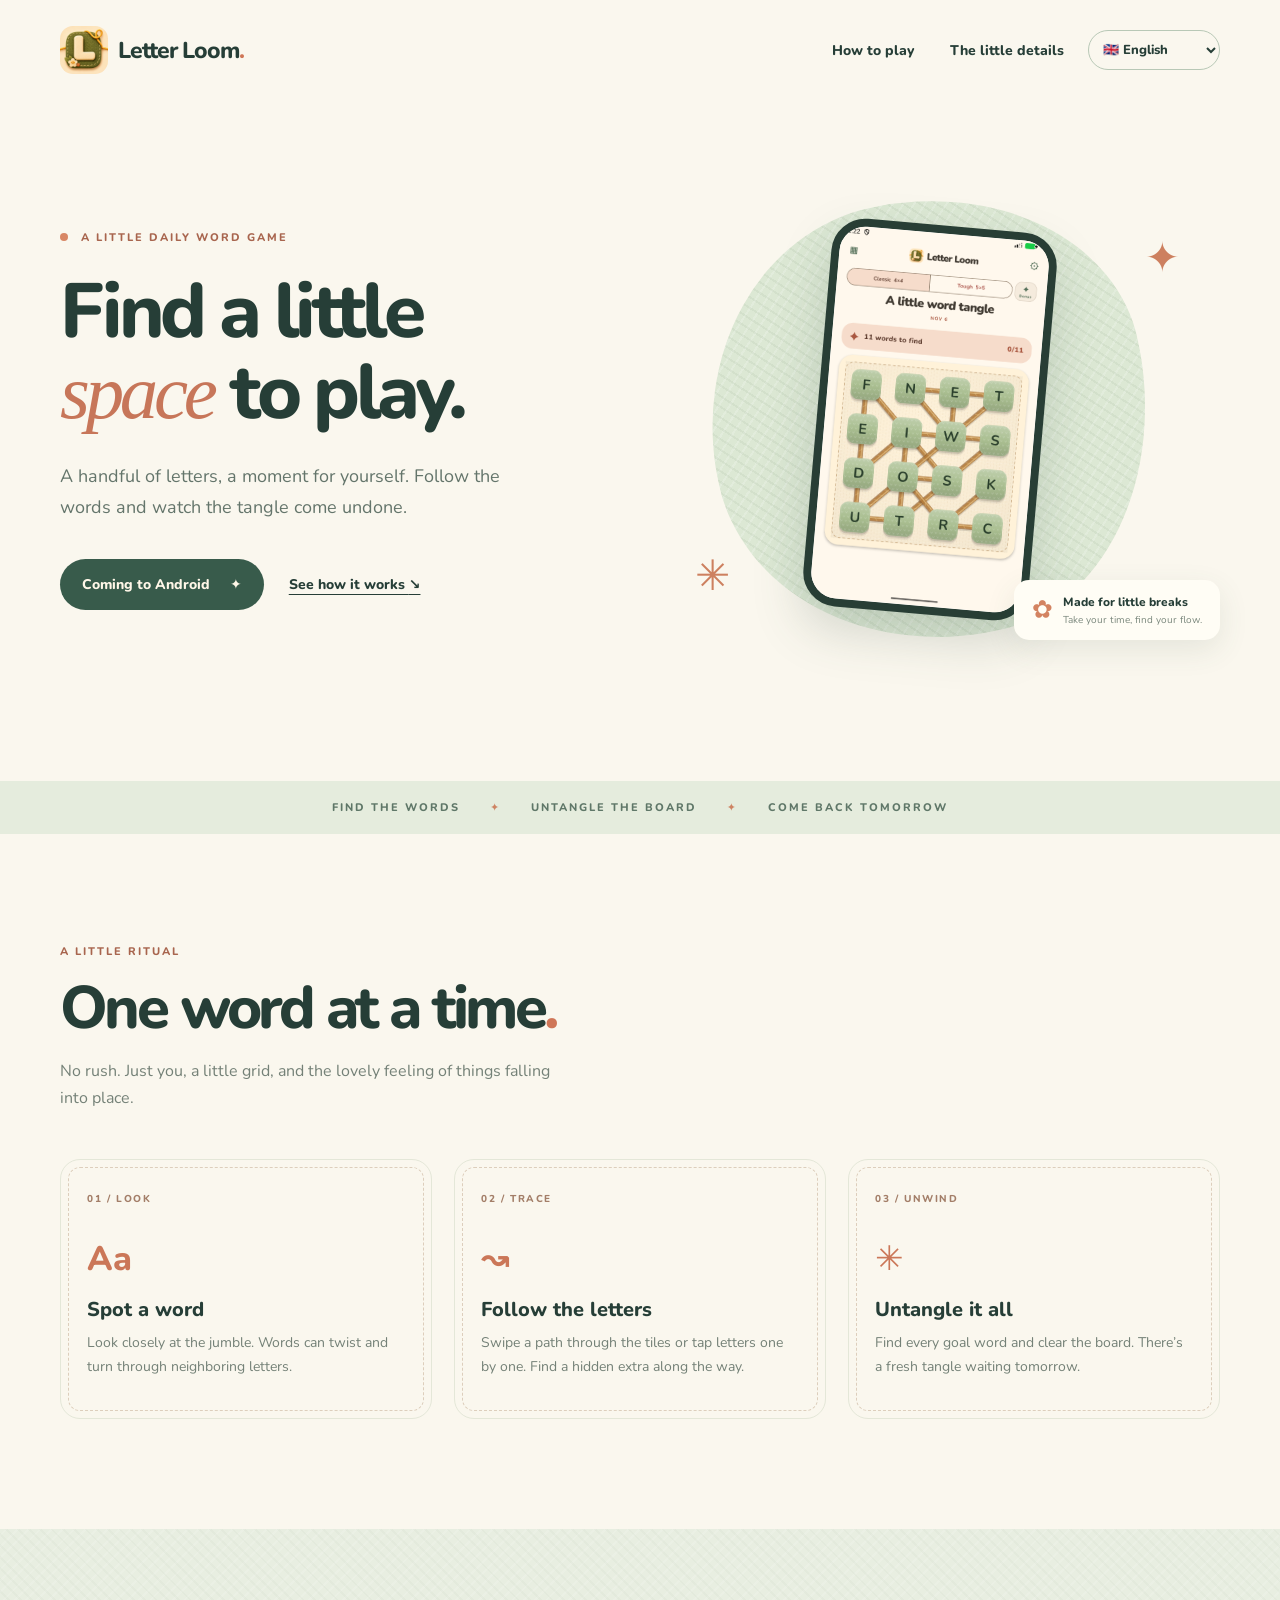
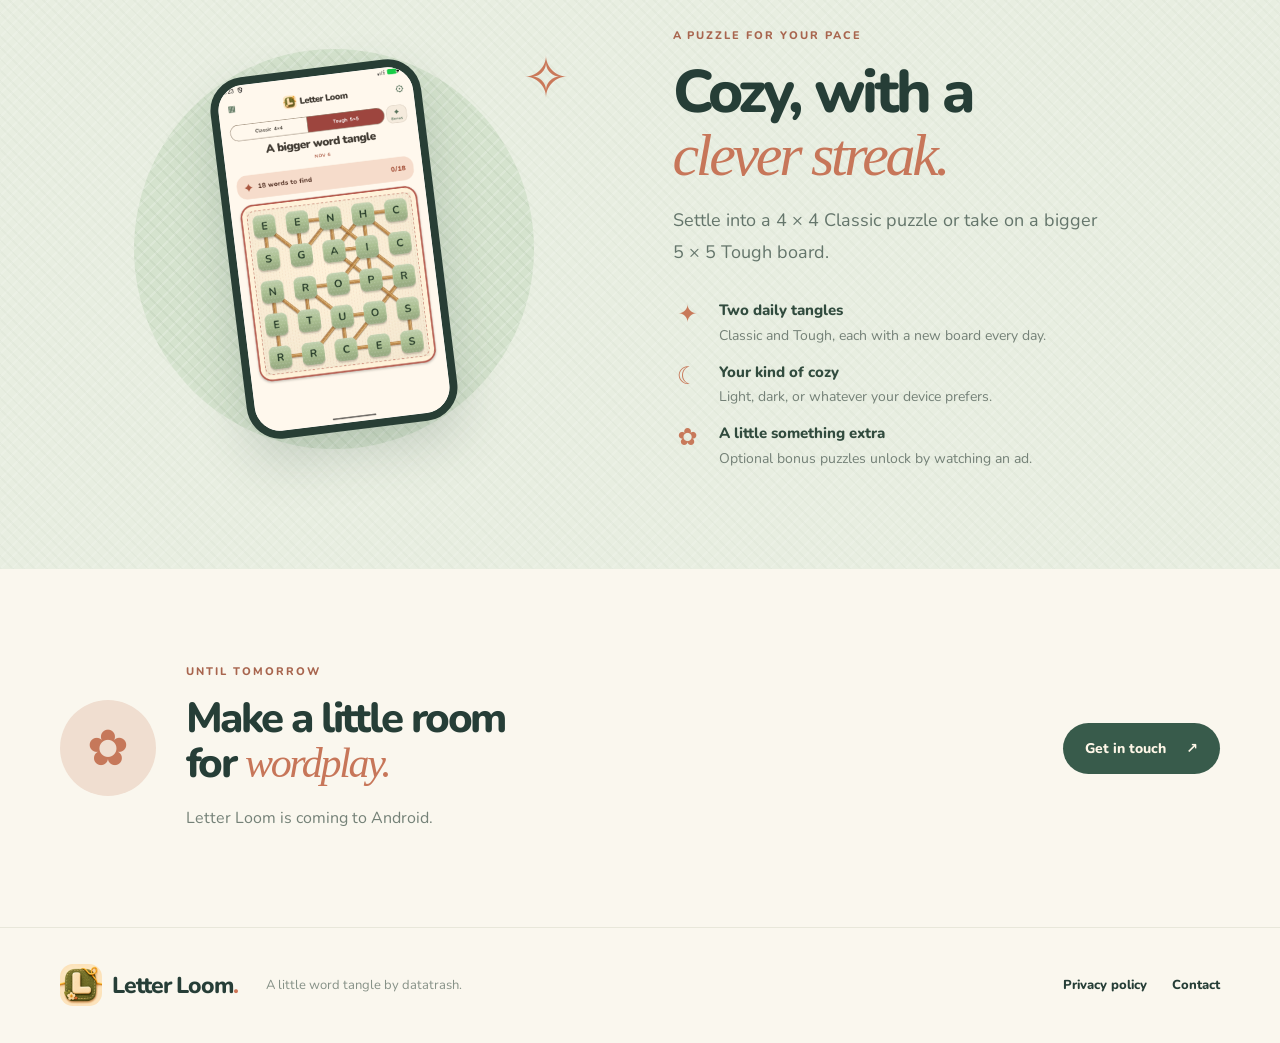
==== commit e7fec9e9: "Refresh puzzle screenshots" ====
--- a/index.html
+++ b/index.html
@@ -1,9 +1,9 @@
 <!doctype html>
 <html lang="en"><head><meta charset="utf-8"><meta name="viewport" content="width=device-width,initial-scale=1"><meta name="description" content="Letter Loom is a cozy daily word puzzle for Android. Find words, untangle the board, and make a little space for play."><meta name="theme-color" content="#f9f5e9"><link rel="canonical" href="https://letterloom.datatra.sh/"><link rel="icon" href="/assets/icon.png?v=3"><link rel="stylesheet" href="/style.css"><title>Letter Loom — a little word tangle</title></head>
 <body><header class="wrap header"><a class="brand" href="/" aria-label="Letter Loom home"><img src="/assets/icon.png?v=3" alt="" width="48" height="48"><span>Letter Loom<span class="brand-dot">.</span></span></a><nav aria-label="Main navigation"><a href="#how">How to play</a><a href="#features">The little details</a></nav></header>
-<main><section class="hero wrap"><div class="hero-copy"><div class="eyebrow"><span class="dot"></span> A LITTLE DAILY WORD GAME</div><h1>Find a little<br><em>space</em> to play.</h1><p>A handful of letters, a moment for yourself. Follow the words and watch the tangle come undone.</p><div class="hero-actions"><span class="pill">Coming to Android <span aria-hidden="true">✦</span></span><a class="text-link" href="#how">See how it works <span aria-hidden="true">↘</span></a></div></div><div class="hero-art"><div class="art-blob"></div><div class="orbit orbit-one">✦</div><div class="orbit orbit-two">✳</div><div class="phone"><img src="/assets/classic.png?v=2" alt="Letter Loom's Classic word puzzle on an Android screen" width="1080" height="1920"></div><div class="art-label"><span class="label-icon">✿</span><div><strong>Made for little breaks</strong><small>Take your time, find your flow.</small></div></div></div></section>
+<main><section class="hero wrap"><div class="hero-copy"><div class="eyebrow"><span class="dot"></span> A LITTLE DAILY WORD GAME</div><h1>Find a little<br><em>space</em> to play.</h1><p>A handful of letters, a moment for yourself. Follow the words and watch the tangle come undone.</p><div class="hero-actions"><span class="pill">Coming to Android <span aria-hidden="true">✦</span></span><a class="text-link" href="#how">See how it works <span aria-hidden="true">↘</span></a></div></div><div class="hero-art"><div class="art-blob"></div><div class="orbit orbit-one">✦</div><div class="orbit orbit-two">✳</div><div class="phone"><img src="/assets/classic.png?v=3" alt="Letter Loom's Classic word puzzle on an Android screen" width="1080" height="1920"></div><div class="art-label"><span class="label-icon">✿</span><div><strong>Made for little breaks</strong><small>Take your time, find your flow.</small></div></div></div></section>
 <section class="ribbon" aria-label="Game highlights"><div><span class="ribbon-item">FIND THE WORDS</span><span class="ribbon-separator" aria-hidden="true">✦</span><span class="ribbon-item">UNTANGLE THE BOARD</span><span class="ribbon-separator" aria-hidden="true">✦</span><span class="ribbon-item">COME BACK TOMORROW</span></div></section>
 <section class="how wrap" id="how"><div class="section-intro"><div class="eyebrow">A LITTLE RITUAL</div><h2>One word at a time<span class="accent">.</span></h2><p>No rush. Just you, a little grid, and the lovely feeling of things falling into place.</p></div><div class="steps"><article><span class="step-num">01 / LOOK</span><div class="step-icon">Aa</div><h3>Spot a word</h3><p>Look closely at the jumble. Words can twist and turn through neighboring letters.</p></article><article><span class="step-num">02 / TRACE</span><div class="step-icon">↝</div><h3>Follow the letters</h3><p>Swipe a path through the tiles or tap letters one by one. Find a hidden extra along the way.</p></article><article><span class="step-num">03 / UNWIND</span><div class="step-icon">✳</div><h3>Untangle it all</h3><p>Find every goal word and clear the board. There’s a fresh tangle waiting tomorrow.</p></article></div></section>
-<section class="modes" id="features"><div class="wrap modes-inner"><div class="mode-art"><div class="mode-ring"></div><div class="phone phone-dark"><img src="/assets/tough.png?v=2" alt="Letter Loom's Tough word puzzle on an Android screen" width="1080" height="1920" loading="lazy"></div><span class="mode-spark">✧</span></div><div class="mode-copy"><div class="eyebrow">A PUZZLE FOR YOUR PACE</div><h2>Cozy, with a<br><em>clever streak.</em></h2><p>Settle into a <span class="board-size">4 × 4</span> Classic puzzle or take on a bigger <span class="board-size">5 × 5</span> Tough board.</p><div class="feature-list"><div><span>✦</span><p><strong>Two daily tangles</strong><br>Classic and Tough, each with a new board every day.</p></div><div><span>☾</span><p><strong>Your kind of cozy</strong><br>Light, dark, or whatever your device prefers.</p></div><div><span>✿</span><p><strong>A little something extra</strong><br>Optional bonus puzzles unlock by watching an ad.</p></div></div></div></div></section>
+<section class="modes" id="features"><div class="wrap modes-inner"><div class="mode-art"><div class="mode-ring"></div><div class="phone phone-dark"><img src="/assets/tough.png?v=3" alt="Letter Loom's Tough word puzzle on an Android screen" width="1080" height="1920" loading="lazy"></div><span class="mode-spark">✧</span></div><div class="mode-copy"><div class="eyebrow">A PUZZLE FOR YOUR PACE</div><h2>Cozy, with a<br><em>clever streak.</em></h2><p>Settle into a <span class="board-size">4 × 4</span> Classic puzzle or take on a bigger <span class="board-size">5 × 5</span> Tough board.</p><div class="feature-list"><div><span>✦</span><p><strong>Two daily tangles</strong><br>Classic and Tough, each with a new board every day.</p></div><div><span>☾</span><p><strong>Your kind of cozy</strong><br>Light, dark, or whatever your device prefers.</p></div><div><span>✿</span><p><strong>A little something extra</strong><br>Optional bonus puzzles unlock by watching an ad.</p></div></div></div></div></section>
 <section class="last wrap"><div class="last-icon">✿</div><div><div class="eyebrow">UNTIL TOMORROW</div><h2>Make a little room<br>for <em>wordplay.</em></h2><p>Letter Loom is coming to Android.</p></div><a class="contact-button" href="mailto:support@datatra.sh">Get in touch <span aria-hidden="true">↗</span></a></section></main>
 <footer><div class="wrap footer"><a class="brand" href="/"><img src="/assets/icon.png?v=3" alt="" width="42" height="42"><span>Letter Loom<span class="brand-dot">.</span></span></a><p>A little word tangle by datatrash.</p><div><a href="/privacy/">Privacy policy</a><a href="mailto:support@datatra.sh">Contact</a></div></div></footer><script src="/i18n.js" defer></script></body></html>
